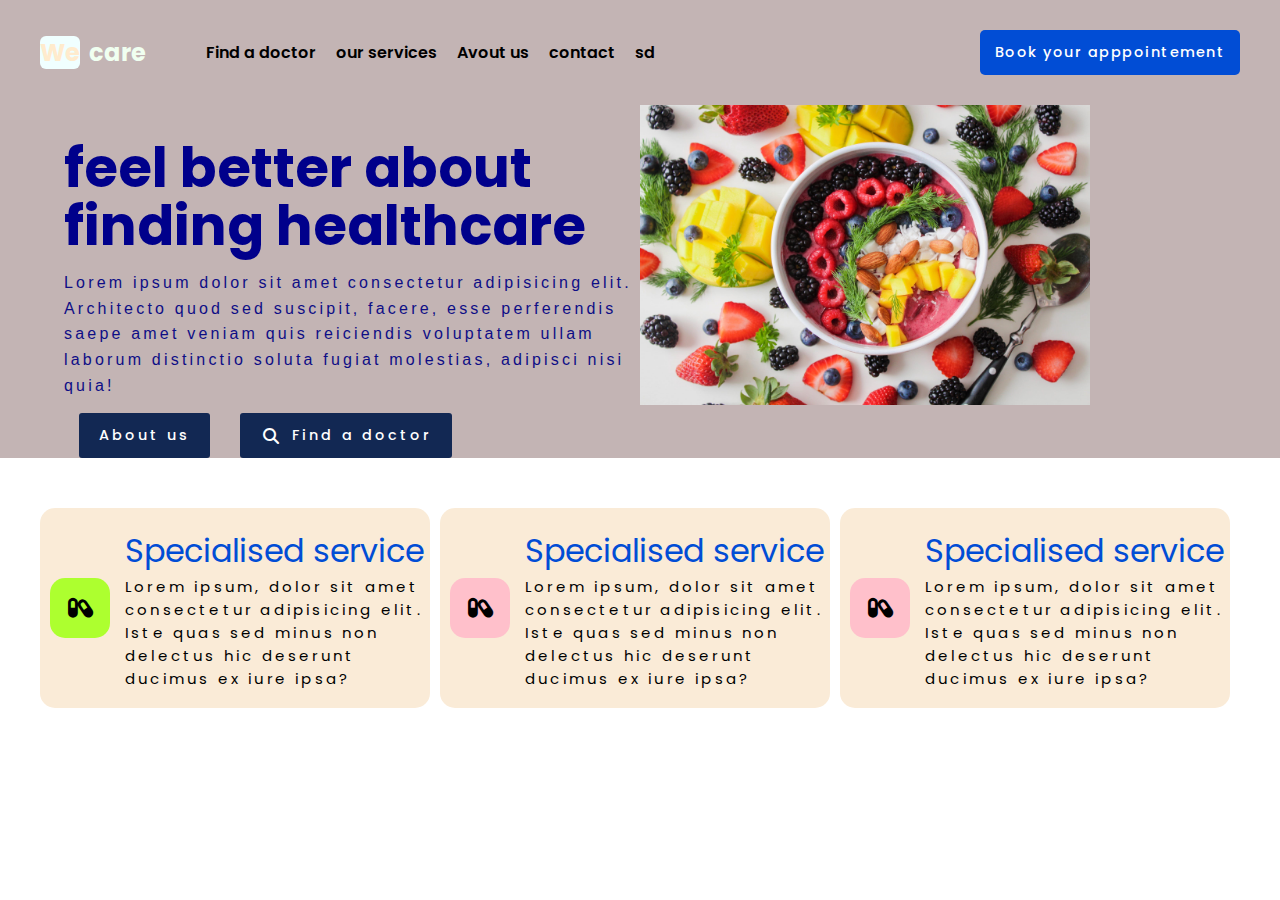
==== new doctor website/main.html @ 4e68357d "4o mins video complete" ====
<!DOCTYPE html>
<html lang="en">

<head>
    <meta charset="UTF-8">
    <meta name="viewport" content="width=device-width, initial-scale=1.0">
    <title>Document</title>
    <link rel="stylesheet" href="style.css">
    <link rel="preconnect" href="https://fonts.googleapis.com">
    <link rel="preconnect" href="https://fonts.gstatic.com" >

    <link rel="stylesheet"
        href="  https://fonts.googleapis.com/css2?family=Poppins:ital,wght@0,100;0,200;0,300;0,400;0,500;0,600;0,700;0,900;1,100;1,200;1,300;1,400;1,500;1,600;1,700;1,800;1,900&display=swap"
        rel="stylesheet">
    <link rel="stylesheet" href="https://cdnjs.cloudflare.com/ajax/libs/font-awesome/6.4.2/css/all.min.css">
</head>

<body>
    <section id="hero">


        <!-- navbar -->
        <nav class="navigation">
            <a href="#" class="logo"><span>We</span> care</a>
            <ul class="menu">
                <li><a href="#">Find a doctor</a></li>
                <li><a href="#">our services</a></li>
                <li><a href="#">Avout us</a></li>
                <li><a href="#">contact</a></li>
                <li><a href="#">sd</a></li>
            </ul>
            <a href="#" class="nav-appointment">Book your apppointement</a>
        </nav>


        <!--  navbar ends here -->
        <div class="hero-box" style="background-image: url(sweets3.jpg);">
            <div class="hero-text">
                <h1>feel better about finding healthcare</h1>
                <p> Lorem ipsum dolor sit amet consectetur adipisicing elit. Architecto quod sed suscipit, facere, esse
                    perferendis saepe amet veniam quis reiciendis voluptatem ullam laborum distinctio soluta fugiat
                    molestias, adipisci nisi quia!</p>
                <div class="hero-text-btns">
                    <a href="#">About us</a>
                    <a href="#"><i class="fa-solid fa-magnifying-glass"></i>
                        Find a doctor</a>
                </div>
            </div>
            <!--  i can place easily this iamge in div hero-box -->
            <div class="hero-image">
                <img src="sweet3.jpg" alt="" srcset="" height="300px">
            </div>
        </div>

    </section>
    <!--  ends here -->

    <!-- <div class="appointement-search">
        <h3>find best healthcare</h3>
    </div> -->
    <!--  what we provide -->
    <section>
        <div class="service-section">
            <!-- box 1 -->
            <div class="service-box service-box1">
                <!--  icon  -->
    
                <div class="service-icon">
                    <i class="fa-solid fa-capsules"></i>
                </div>
                <div class="service-info">
                    <h1>Specialised service</h1>
                    <p>Lorem ipsum, dolor sit amet consectetur adipisicing elit. Iste quas sed minus non delectus hic deserunt ducimus ex iure ipsa?</p>
                </div>
            </div>
            <!-- bpx 2 -->
            <div class="service-box service-box2">
                <!--  icon  -->
    
                <div class="service-icon">
                    <i class="fa-solid fa-capsules"></i>
                </div>
                <div class="service-info">
                    <h1>Specialised service</h1>
                    <p>Lorem ipsum, dolor sit amet consectetur adipisicing elit. Iste quas sed minus non delectus hic deserunt ducimus ex iure ipsa?</p>
                </div>
            </div>
            <!-- box 3======== -->
            <div class="service-box service-box3">
                <!--  icon  -->
    
                <div class="service-icon">
                    <i class="fa-solid fa-capsules"></i>
                </div>
                <div class="service-info">
                    <h1>Specialised service</h1>
                    <p>Lorem ipsum, dolor sit amet consectetur adipisicing elit. Iste quas sed minus non delectus hic deserunt ducimus ex iure ipsa?</p>
                </div>
            </div>
        </div>
       





    </section>
</body>

</html>
---- new doctor website/style.css ----
* {
    margin: 0px;
    padding: 0px;
    box-sizing: border-box;
    font-family: poppins;
}
a{
    text-decoration: none;
}
ul{
    list-style: none;
}
#hero{
    background-color: rgb(195, 180, 180);
    display: flex;
    justify-content: space-between;
    flex-direction: column;
    min-width: 600px;
}
/* nav */
.navigation{
    display: flex;
    justify-content: space-between;
    align-items: center;
    max-width: 1200px;
    width: 95%;
    margin: 0px auto;
    padding: 30px 0px;
}
.logo
{
    color: honeydew;
    font-weight: 700;
    font-size:1.5rem;
}
.logo span{
    background-color: azure;
    color: blanchedalmond;
    pad: 0px 5px;;
    border-radius: 6px;
    font-weight: 700;
    margin-right: 4px;
}
.menu{
    display: flex;
    align-items: center;
    justify-content: center;
    margin-right: auto;
    margin-left: 50px;

}
.menu li a{
    margin: 0px 10px;
    color: black;
    font-weight: 550;
    transition: all ease-in;
}
.menu li a:hover{
    color: blue;

}
.nav-appointment{
    height: 45px;
    padding: 0px 15px;
    border-radius: 5px ;
    background-color: #014dd5;
    color: #ffffff;
    display: flex;
    justify-content: center;
    align-items: center;
    font-weight: 500;
    letter-spacing: 1.5px;
    font-size: 0.9rem;
}
/*  hero-box csss */
.hero-box{
    max-width: 1200px;
    width: 90%;
    margin: 0px auto;
    display: grid;
    grid-template-columns: 1fr 1fr;
    align-items: flex-start;
    margin-top: auto;
}
.hero-img{
    width: 100%;
    height: 100%;
    margin-top: 35px;
    max-height: 400px;
    object-fit: contain;
    object-position: right bottom;

}
.hero-text{
    display: flex;
    flex-direction: column;
    margin-top: 35px;
}
.hero-text h1{
    font-size: 3.4rem;
    color: darkblue;
    line-height: 3.6rem;
}
.hero-text p{
    color: rgb(14, 14, 134);
    margin: 15px 0px;
    letter-spacing: .2rem;
    line-height: 1.6rem;
    font-style: normal;
    font-family: 'Lucida Sans', 'Lucida Sans Regular', 'Lucida Grande', 'Lucida Sans Unicode', Geneva, Verdana, sans-serif;

}
.hero-text-btns{
    display: flex;
    justify-content: flex-start;
    align-items: center;
}

.hero-text-btns a{
    height: 45px;
    margin: 0px 15px;
    background-color: #122853;
    color: #ffffff;
    border-radius: 3px;
    display: flex;
    justify-content: center;
    align-items: center;
    font-size: 0.9rem;
    letter-spacing: .19rem;
    font-weight: 500;
    width: fit-content;
    padding: 0px 20px;

}
.hero-text-btns a i{
    width: 24px;
    height: 24px;
    display: flex;
    justify-content: center;
    align-items: center;
    border-radius: 50%;
    /* background-color: #014dd5; */
    margin-right: 8px;
    font-size: 1.0rem;
}
/*  ends here============== */
.service-section{
    max-width: 1200px;;
    width: 95%;
    margin: 50px auto;
    display: grid;
    grid-template-columns: 1fr 1fr 1fr;

}
.service-box{
    display: flex;
    justify-content: flex-start;
    align-items: center;
    margin-right: 10px;
    background-color: antiquewhite;
    height: 200px;
    padding-left: 10px;
    border-radius: 15px;
}
.service-icon{
    width: 60px;
    height: 60px;
    display: flex;
    justify-content: center;
    align-items: center;
    margin-right: 15px;
    font-size: 1.4rem;
    background-color: pink;
    border-radius: 15px;
}
.service-icon i{
    width: 60px;
    align-items: center;
    display: flex;
    justify-content: center;
    
}
.service-box1 .service-icon{
    background-color: greenyellow;
}
.service-info{
    display: flex;
    flex-direction: column;
    max-width: 300px;
}
.service-info h1{
    color: #014dd5;
    font-weight: 400;
}
.service-info p{
    color: black;
    letter-spacing: .2rem;
    font-size: 15px;
}
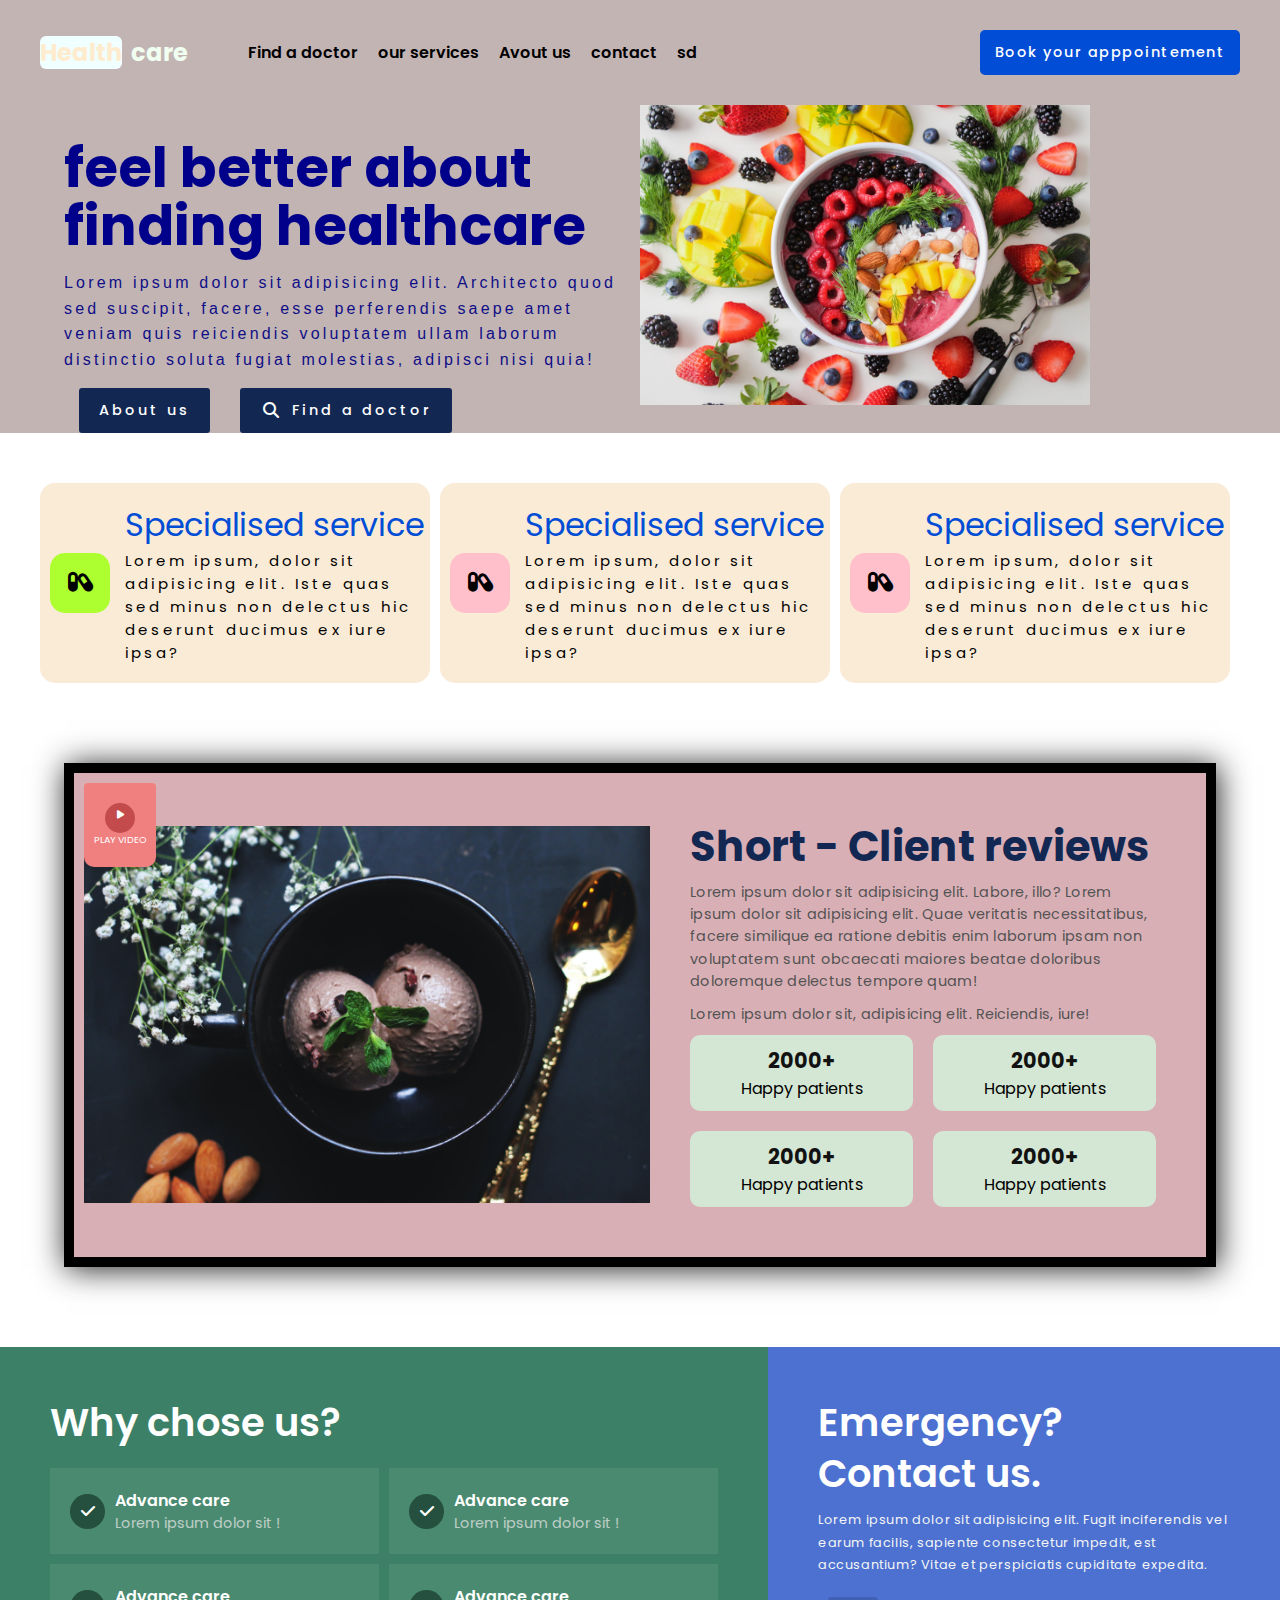
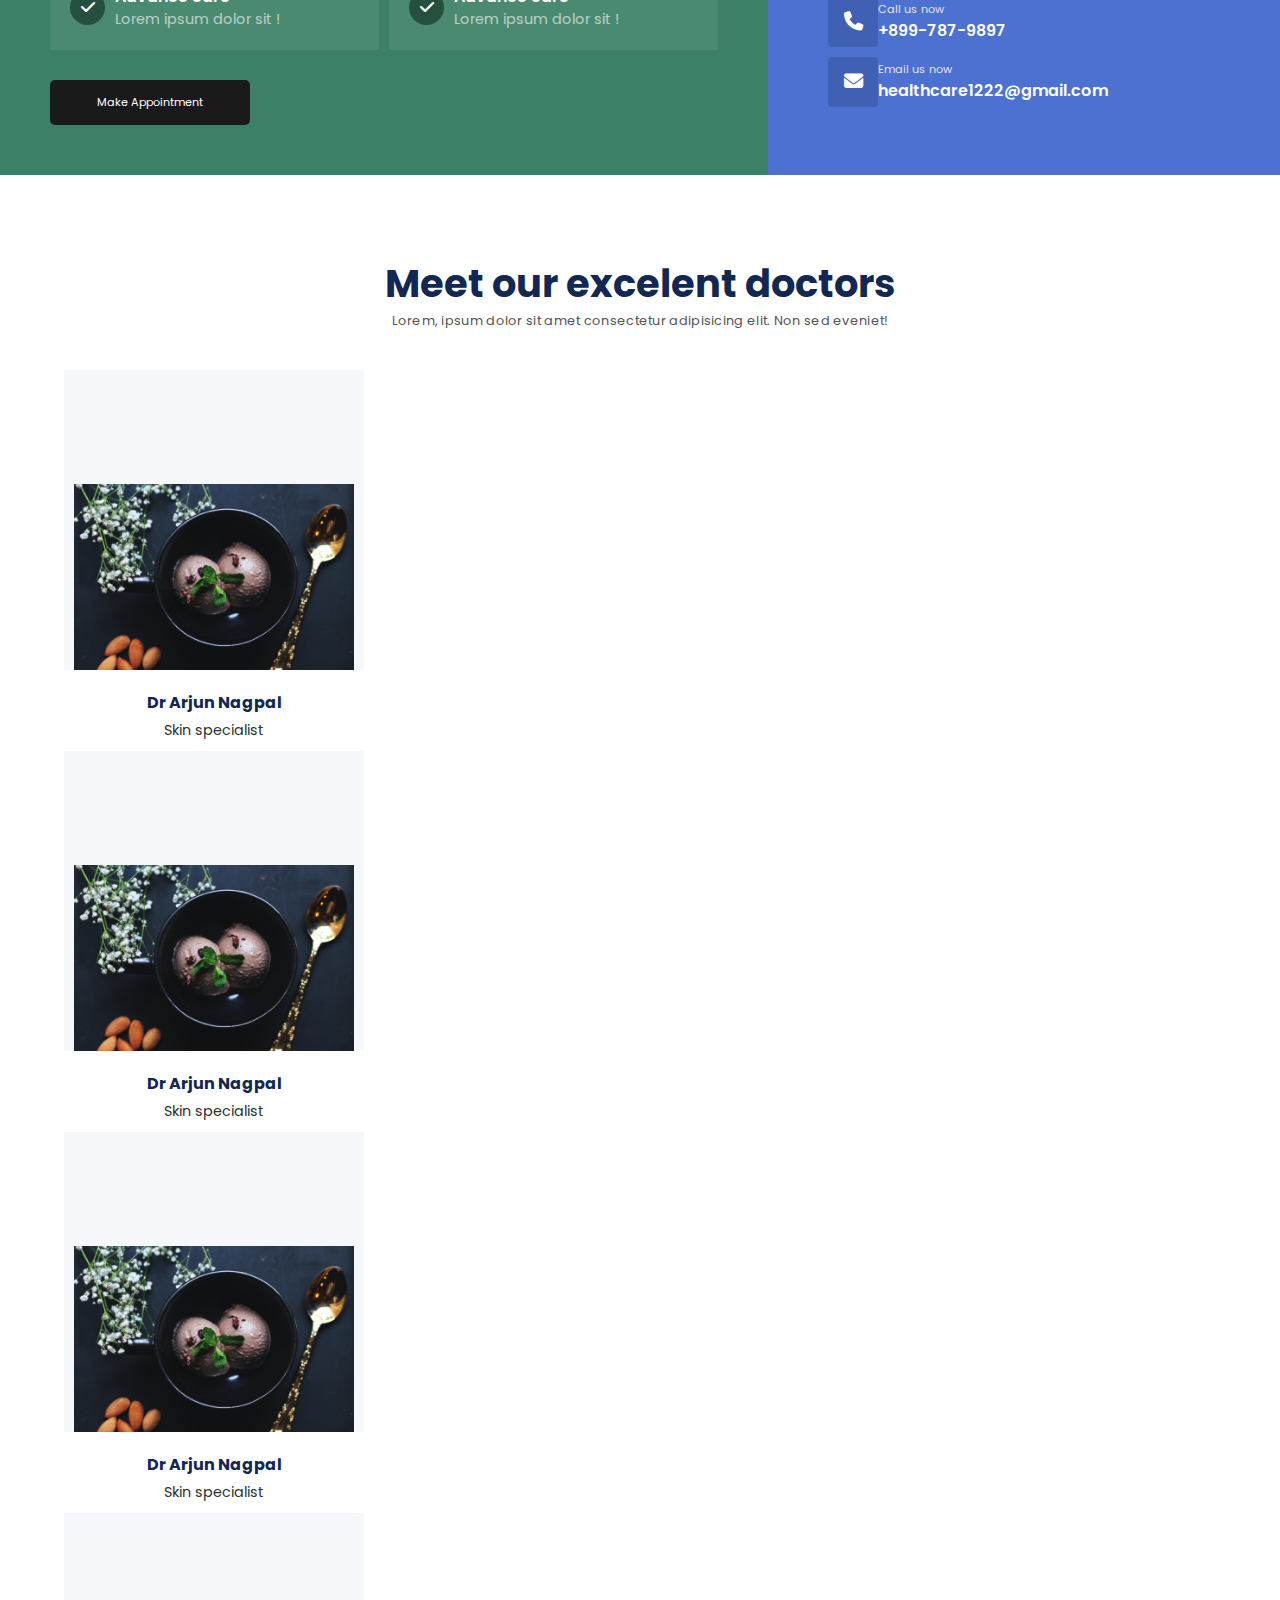
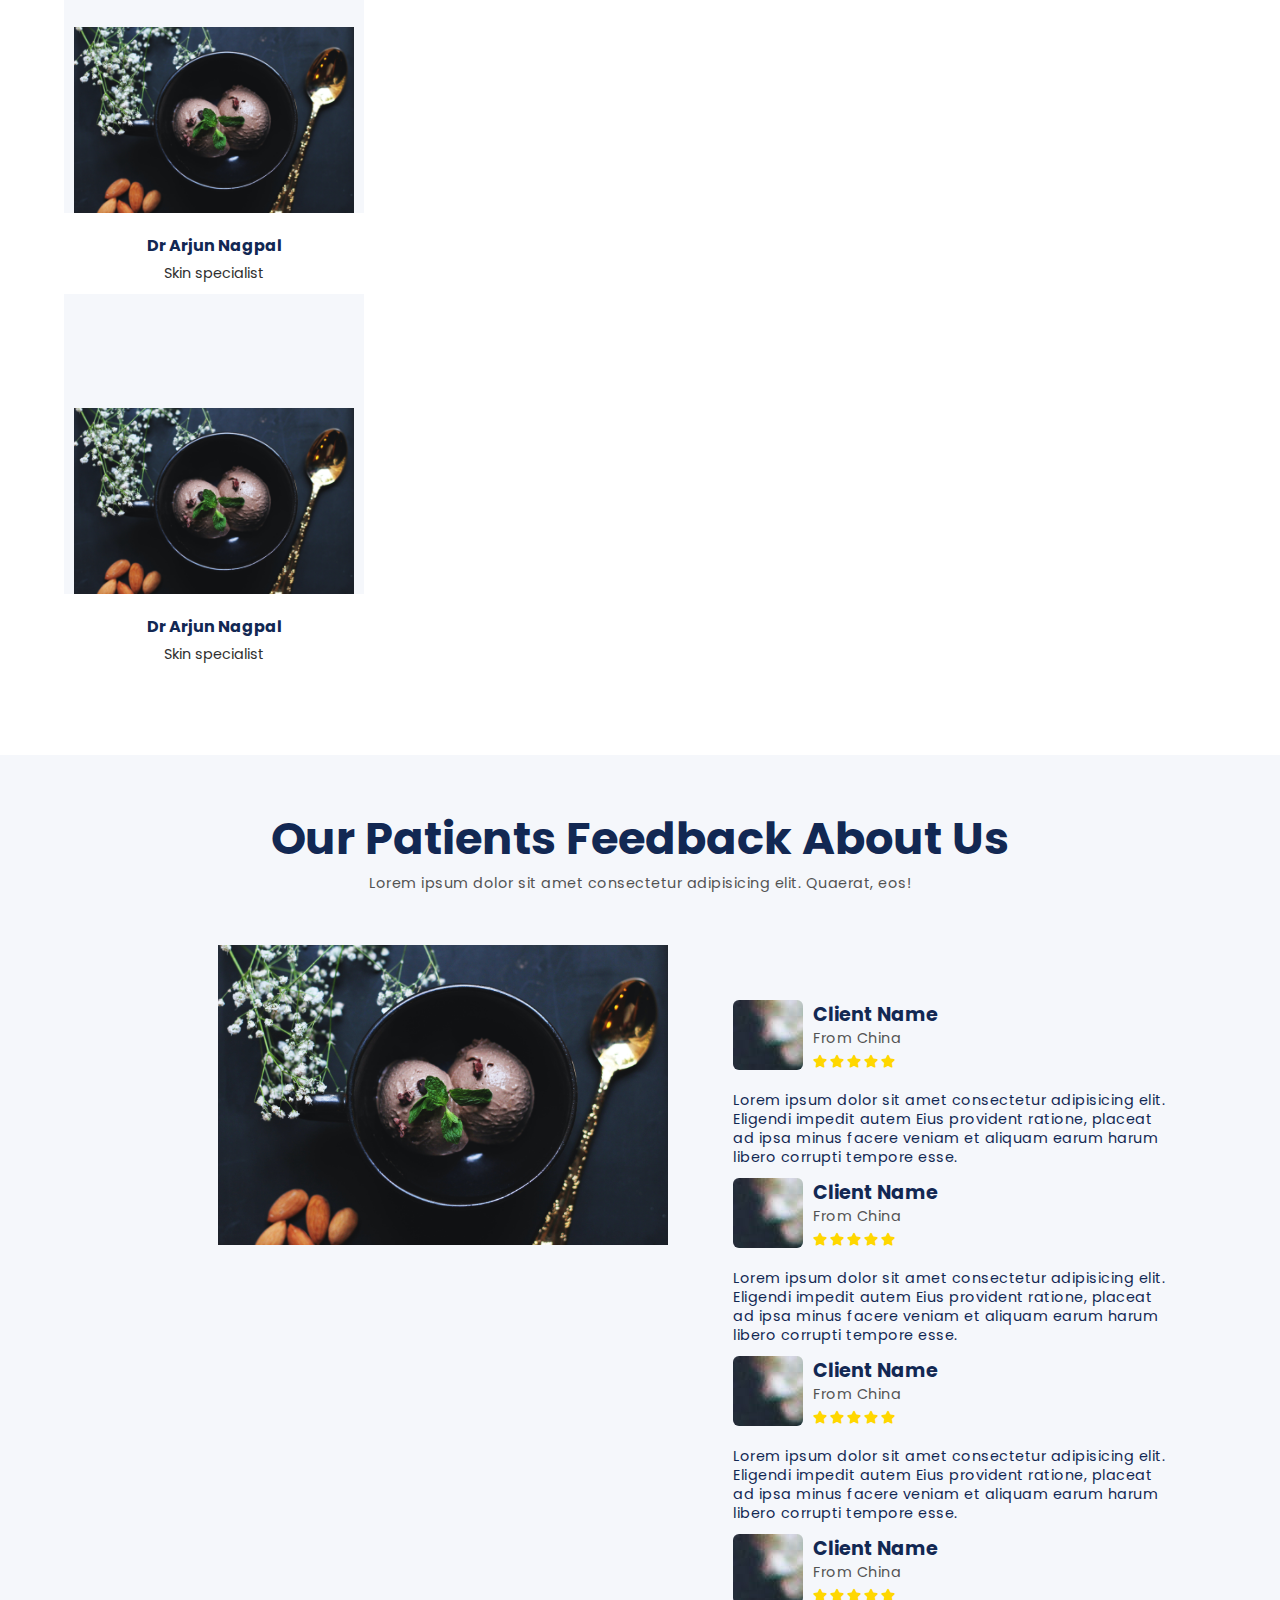
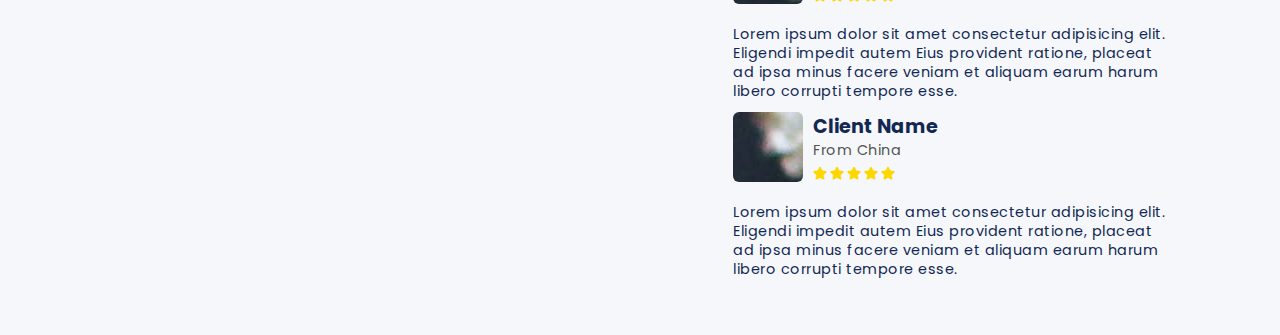
==== commit bf86328a: "completed till feedbacks" ====
--- a/new doctor website/main.html
+++ b/new doctor website/main.html
@@ -7,7 +7,7 @@
     <title>Document</title>
     <link rel="stylesheet" href="style.css">
     <link rel="preconnect" href="https://fonts.googleapis.com">
-    <link rel="preconnect" href="https://fonts.gstatic.com" >
+    <link rel="preconnect" href="https://fonts.gstatic.com">
 
     <link rel="stylesheet"
         href="  https://fonts.googleapis.com/css2?family=Poppins:ital,wght@0,100;0,200;0,300;0,400;0,500;0,600;0,700;0,900;1,100;1,200;1,300;1,400;1,500;1,600;1,700;1,800;1,900&display=swap"
@@ -21,7 +21,7 @@
 
         <!-- navbar -->
         <nav class="navigation">
-            <a href="#" class="logo"><span>We</span> care</a>
+            <a href="#" class="logo"><span>Health</span> care</a>
             <ul class="menu">
                 <li><a href="#">Find a doctor</a></li>
                 <li><a href="#">our services</a></li>
@@ -37,7 +37,7 @@
         <div class="hero-box" style="background-image: url(sweets3.jpg);">
             <div class="hero-text">
                 <h1>feel better about finding healthcare</h1>
-                <p> Lorem ipsum dolor sit amet consectetur adipisicing elit. Architecto quod sed suscipit, facere, esse
+                <p> Lorem ipsum dolor sit adipisicing elit. Architecto quod sed suscipit, facere, esse
                     perferendis saepe amet veniam quis reiciendis voluptatem ullam laborum distinctio soluta fugiat
                     molestias, adipisci nisi quia!</p>
                 <div class="hero-text-btns">
@@ -64,47 +64,443 @@
             <!-- box 1 -->
             <div class="service-box service-box1">
                 <!--  icon  -->
-    
+
                 <div class="service-icon">
                     <i class="fa-solid fa-capsules"></i>
                 </div>
                 <div class="service-info">
                     <h1>Specialised service</h1>
-                    <p>Lorem ipsum, dolor sit amet consectetur adipisicing elit. Iste quas sed minus non delectus hic deserunt ducimus ex iure ipsa?</p>
+                    <p>Lorem ipsum, dolor sit adipisicing elit. Iste quas sed minus non delectus hic
+                        deserunt ducimus ex iure ipsa?</p>
                 </div>
             </div>
             <!-- bpx 2 -->
             <div class="service-box service-box2">
                 <!--  icon  -->
-    
+
                 <div class="service-icon">
                     <i class="fa-solid fa-capsules"></i>
                 </div>
                 <div class="service-info">
                     <h1>Specialised service</h1>
-                    <p>Lorem ipsum, dolor sit amet consectetur adipisicing elit. Iste quas sed minus non delectus hic deserunt ducimus ex iure ipsa?</p>
+                    <p>Lorem ipsum, dolor sit adipisicing elit. Iste quas sed minus non delectus hic
+                        deserunt ducimus ex iure ipsa?</p>
                 </div>
             </div>
             <!-- box 3======== -->
             <div class="service-box service-box3">
                 <!--  icon  -->
-    
+
                 <div class="service-icon">
                     <i class="fa-solid fa-capsules"></i>
                 </div>
                 <div class="service-info">
                     <h1>Specialised service</h1>
-                    <p>Lorem ipsum, dolor sit amet consectetur adipisicing elit. Iste quas sed minus non delectus hic deserunt ducimus ex iure ipsa?</p>
-                </div>
-            </div>
-        </div>
-       
+                    <p>Lorem ipsum, dolor sit adipisicing elit. Iste quas sed minus non delectus hic
+                        deserunt ducimus ex iure ipsa?</p>
+                </div>
+            </div>
+        </div>
+
 
 
 
 
 
     </section>
+    <!-- Our story -->
+    <section id="our-story">
+
+        <div class="our-story-img">
+            <img src="sweet2.jpg" alt="">
+            <!--  video play button -->
+            <a href="#" class="story-play-btn">
+                <i class="fa-solid fa-play"></i>
+                Play Video
+            </a>
+
+        </div>
+
+        <div class="our-story-text">
+            <!-- <h2>Lorem ipsum dolor sit,  adipisicing elit. Ex cumque eveniet quasi quos quis? Neque, perspiciatis corporis! Recusandae, sint voluptatibus?</h2> -->
+            <h2>Short - Client reviews</h2>
+            <p>Lorem ipsum dolor sit adipisicing elit. Labore, illo?
+                Lorem ipsum dolor sit adipisicing elit. Quae veritatis necessitatibus, facere similique
+                ea ratione debitis enim laborum ipsam non voluptatem sunt obcaecati maiores beatae doloribus doloremque
+                delectus tempore quam!
+            </p>
+            <p>Lorem ipsum dolor sit, adipisicing elit. Reiciendis, iure!</p>
+            <!--  happy clinets statisc -->
+
+
+            <div class="story-number-container">
+                <!-- box-1 -->
+                <div class="story-number-box">
+                    <strong>2000+</strong>
+                    <span>Happy patients</span>
+                </div>
+                <!-- box-2 -->
+                <div class="story-number-box">
+                    <strong>2000+</strong>
+                    <span>Happy patients</span>
+                </div>
+                <!-- box-3-->
+                <div class="story-number-box">
+                    <strong>2000+</strong>
+                    <span>Happy patients</span>
+                </div>
+                <!-- box-4 -->
+                <div class="story-number-box">
+                    <strong>2000+</strong>
+                    <span>Happy patients</span>
+                </div>
+            </div>
+            <!--  container ened here -->
+        </div>
+        <!--  -->
+
+    </section>
+    <section id="why-choose-us">
+        <div class="why-choose-us-left">
+            <h3>Why chose us?</h3>
+            <!-- container 1 -->
+            <div class="why-choose-box-container">
+                <div class="why-choose-box">
+                    <i class="fa-solid fa-check"></i>
+                    <div class="why-choose-box-text">
+                        <strong>
+                            Advance care
+                        </strong>
+                        <p>Lorem ipsum dolor sit !</p>
+                    </div>
+                </div>
+
+                <!-- </div> -->
+                <!-- container 2 -->
+                <!-- <div class="why-choose-box-container"> -->
+                <div class="why-choose-box">
+                    <i class="fa-solid fa-check"></i>
+                    <div class="why-choose-box-text">
+                        <strong>
+                            Advance care
+                        </strong>
+                        <p>Lorem ipsum dolor sit !</p>
+                    </div>
+                    <!-- </div> -->
+
+                </div>
+
+                <!-- container-3 -->
+                <!-- <div class="why-choose-box-container"> -->
+                <div class="why-choose-box">
+                    <i class="fa-solid fa-check"></i>
+                    <div class="why-choose-box-text">
+                        <strong>
+                            Advance care
+                        </strong>
+                        <p>Lorem ipsum dolor sit !</p>
+                    </div>
+                    <!-- </div> -->
+
+                </div>
+                <!-- Container 4 -->
+                <!-- <div class="why-choose-box-container"> -->
+                <div class="why-choose-box">
+                    <i class="fa-solid fa-check"></i>
+                    <div class="why-choose-box-text">
+                        <strong>
+                            Advance care
+                        </strong>
+                        <p>Lorem ipsum dolor sit !</p>
+                    </div>
+                </div>
+
+            </div>
+            <a href="#" class="why-choose-us-btn">Make Appointment</a>
+        </div>
+
+
+        <div class="why-choose-us-right">
+            <h3>Emergency?
+                <br>
+                Contact us.
+            </h3>
+            <p>Lorem ipsum dolor sit adipisicing elit. Fugit inciferendis vel earum facilis, sapiente
+                consectetur impedit, est accusantium? Vitae et perspiciatis cupiditate expedita.</p>
+            <!-- container begins here-->
+            <div class="w-right-contact-container">
+                <!-- box -->
+                <div class="w-right-contact-box">
+                    <!-- icon -->
+                    <i class="fa-solid fa-phone"></i>
+                    <div class="w-right-contact-box-text">
+                        <span>Call us now</span>
+                        <strong>+899-787-9897</strong>
+                    </div>
+                </div>
+                <div class="w-right-contact-box">
+                    <!-- icon -->
+                    <i class="fa-solid fa-envelope"></i>
+                    <div class="w-right-contact-box-text">
+                        <span>Email us now</span>
+                        <strong>healthcare1222@gmail.com</strong>
+                    </div>
+                </div>
+                <!-- container ends here -->
+            </div>
+        </div>
+        <!--  right container ends here -->
+
+    </section>
+    <!-- this section ends here -->
+    <section id="team">
+        <div class="team-heading">
+            <h3>Meet our excelent doctors</h3>
+            <p>Lorem, ipsum dolor sit amet consectetur adipisicing elit. Non sed eveniet!</p>
+        </div>
+        <!-- container -->
+        <div class="team-box-container">
+            <!-- Swiper -->
+            <div class="swiper mySwiper">
+                <div class="swiper-wrapper">
+                    <!-- slide 1 -->
+                    <div class="swiper-slide">
+                        <div class="team-box">
+                            <div class="team-img">
+                                <img src="sweet2.jpg" alt="" srcset="">
+                            </div>
+                            <!-- text -->
+                            <div class="team-text">
+                                <strong>Dr Arjun Nagpal</strong>
+                                <span>Skin specialist</span>
+                            </div>
+                        </div>
+                    </div>
+                    <!--  Slide ends here -->
+                    <!-- slide 1 -->
+                    <div class="swiper-slide">
+                        <div class="team-box">
+                            <div class="team-img">
+                                <img src="sweet2.jpg" alt="" srcset="">
+                            </div>
+                            <!-- text -->
+                            <div class="team-text">
+                                <strong>Dr Arjun Nagpal</strong>
+                                <span>Skin specialist</span>
+                            </div>
+                        </div>
+                    </div>
+                    <!--  Slide ends here -->
+                    <!-- slide 1 -->
+                    <div class="swiper-slide">
+                        <div class="team-box">
+                            <div class="team-img">
+                                <img src="sweet2.jpg" alt="" srcset="">
+                            </div>
+                            <!-- text -->
+                            <div class="team-text">
+                                <strong>Dr Arjun Nagpal</strong>
+                                <span>Skin specialist</span>
+                            </div>
+                        </div>
+                    </div>
+                    <!--  Slide ends here -->
+                    <!-- slide 1 -->
+                    <div class="swiper-slide">
+                        <div class="team-box">
+                            <div class="team-img">
+                                <img src="sweet2.jpg" alt="" srcset="">
+                            </div>
+                            <!-- text -->
+                            <div class="team-text">
+                                <strong>Dr Arjun Nagpal</strong>
+                                <span>Skin specialist</span>
+                            </div>
+                        </div>
+                    </div>
+                    <!--  Slide ends here -->
+                </div>
+            </div>
+            <!-- box -->
+            <div class="team-box">
+                <div class="team-img">
+                    <img src="sweet2.jpg" alt="" srcset="">
+                </div>
+                <!-- text -->
+                <div class="team-text">
+                    <strong>Dr Arjun Nagpal</strong>
+                    <span>Skin specialist</span>
+                </div>
+            </div>
+        </div>
+        <!--  sections ends here -->
+    </section>
+
+    <!-- testimonials -->
+    <section id="testimonials">
+        <div class="testimonials-heading">
+            <h3>Our Patients Feedback About Us</h3>
+            <p>Lorem ipsum dolor sit amet consectetur adipisicing elit. Quaerat, eos!</p>
+        </div> <!-- heading ends here -->
+        <div class="testimonials-content">
+            <div class="testimonials-img">
+                <img src="sweet2.jpg" alt="">
+            </div>
+            <!-- container -->
+            <div class="testimonials-box-container">
+
+                <div class="swiper mySwiper">
+                    <div class="swipper-wrapper">
+                        <!-- slide 1 -->
+                        <div class="swipper-slide">
+                            <!-- Box - -->
+                            <div class="testimonials-box">
+                                <div class="t-profile">
+                                    <div class="t-profile-img">
+                                        <img src="sweet2.jpg" alt="">
+                                    </div>
+                                    <div class="t-profile-text">
+                                        <strong>Client Name</strong>
+                                        <span>From China</span>
+                                        <div class="t-rating">
+                                            <i class="fa-solid fa-star"></i>
+                                            <i class="fa-solid fa-star"></i>
+                                            <i class="fa-solid fa-star"></i>
+                                            <i class="fa-solid fa-star"></i>
+                                            <i class="fa-solid fa-star"></i>
+                                        </div>
+                                    </div>
+                                </div> <!--t-profile box ends here-->
+                                <!--  feedback -->
+                                <p>Lorem ipsum dolor sit amet consectetur adipisicing elit. Eligendi impedit autem
+                                    Eius provident ratione, placeat ad ipsa minus facere veniam et aliquam earum harum
+                                    libero corrupti
+                                    tempore esse.</p>
+                            </div>
+                        </div>
+                        <!-- ends here slide 1 -->
+                        <!-- slide 1 -->
+                        <div class="swipper-slide">
+                            <!-- Box - -->
+                            <div class="testimonials-box">
+                                <div class="t-profile">
+                                    <div class="t-profile-img">
+                                        <img src="sweet2.jpg" alt="">
+                                    </div>
+                                    <div class="t-profile-text">
+                                        <strong>Client Name</strong>
+                                        <span>From China</span>
+                                        <div class="t-rating">
+                                            <i class="fa-solid fa-star"></i>
+                                            <i class="fa-solid fa-star"></i>
+                                            <i class="fa-solid fa-star"></i>
+                                            <i class="fa-solid fa-star"></i>
+                                            <i class="fa-solid fa-star"></i>
+                                        </div>
+                                    </div>
+                                </div> <!--t-profile box ends here-->
+                                <!--  feedback -->
+                                <p>Lorem ipsum dolor sit amet consectetur adipisicing elit. Eligendi impedit autem
+                                    Eius provident ratione, placeat ad ipsa minus facere veniam et aliquam earum harum
+                                    libero corrupti
+                                    tempore esse.</p>
+                            </div>
+                        </div>
+                        <!-- ends here slide 1 -->
+                        <!-- slide 1 -->
+                        <div class="swipper-slide">
+                            <!-- Box - -->
+                            <div class="testimonials-box">
+                                <div class="t-profile">
+                                    <div class="t-profile-img">
+                                        <img src="sweet2.jpg" alt="">
+                                    </div>
+                                    <div class="t-profile-text">
+                                        <strong>Client Name</strong>
+                                        <span>From China</span>
+                                        <div class="t-rating">
+                                            <i class="fa-solid fa-star"></i>
+                                            <i class="fa-solid fa-star"></i>
+                                            <i class="fa-solid fa-star"></i>
+                                            <i class="fa-solid fa-star"></i>
+                                            <i class="fa-solid fa-star"></i>
+                                        </div>
+                                    </div>
+                                </div> <!--t-profile box ends here-->
+                                <!--  feedback -->
+                                <p>Lorem ipsum dolor sit amet consectetur adipisicing elit. Eligendi impedit autem
+                                    Eius provident ratione, placeat ad ipsa minus facere veniam et aliquam earum harum
+                                    libero corrupti
+                                    tempore esse.</p>
+                            </div>
+                        </div>
+                        <!-- ends here slide 1 -->
+                        <!-- slide 1 -->
+                        <div class="swipper-slide">
+                            <!-- Box - -->
+                            <div class="testimonials-box">
+                                <div class="t-profile">
+                                    <div class="t-profile-img">
+                                        <img src="sweet2.jpg" alt="">
+                                    </div>
+                                    <div class="t-profile-text">
+                                        <strong>Client Name</strong>
+                                        <span>From China</span>
+                                        <div class="t-rating">
+                                            <i class="fa-solid fa-star"></i>
+                                            <i class="fa-solid fa-star"></i>
+                                            <i class="fa-solid fa-star"></i>
+                                            <i class="fa-solid fa-star"></i>
+                                            <i class="fa-solid fa-star"></i>
+                                        </div>
+                                    </div>
+                                </div> <!--t-profile box ends here-->
+                                <!--  feedback -->
+                                <p>Lorem ipsum dolor sit amet consectetur adipisicing elit. Eligendi impedit autem
+                                    Eius provident ratione, placeat ad ipsa minus facere veniam et aliquam earum harum
+                                    libero corrupti
+                                    tempore esse.</p>
+                            </div>
+                        </div>
+                        <!-- ends here slide 1 -->
+                        <!-- slide 1 -->
+                        <div class="swipper-slide">
+                            <!-- Box - -->
+                            <div class="testimonials-box">
+                                <div class="t-profile">
+                                    <div class="t-profile-img">
+                                        <img src="sweet2.jpg" alt="">
+                                    </div>
+                                    <div class="t-profile-text">
+                                        <strong>Client Name</strong>
+                                        <span>From China</span>
+                                        <div class="t-rating">
+                                            <i class="fa-solid fa-star"></i>
+                                            <i class="fa-solid fa-star"></i>
+                                            <i class="fa-solid fa-star"></i>
+                                            <i class="fa-solid fa-star"></i>
+                                            <i class="fa-solid fa-star"></i>
+                                        </div>
+                                    </div>
+                                </div> <!--t-profile box ends here-->
+                                <!--  feedback -->
+                                <p>Lorem ipsum dolor sit amet consectetur adipisicing elit. Eligendi impedit autem
+                                    Eius provident ratione, placeat ad ipsa minus facere veniam et aliquam earum harum
+                                    libero corrupti
+                                    tempore esse.</p>
+                            </div>
+                        </div>
+                        <!-- ends here slide 1 -->
+                    </div>
+                    <div class="swipper-pagination">
+                    </div>
+                </div><!--swipper ends-->
+            </div><!--container ends-->
+        </div><!--content ends-->
+    </section><!--sections end here-->
+
+
+
 </body>
 
 </html>--- a/new doctor website/style.css
+++ b/new doctor website/style.css
@@ -4,21 +4,25 @@
     box-sizing: border-box;
     font-family: poppins;
 }
-a{
+
+a {
     text-decoration: none;
 }
-ul{
+
+ul {
     list-style: none;
 }
-#hero{
+
+#hero {
     background-color: rgb(195, 180, 180);
     display: flex;
     justify-content: space-between;
     flex-direction: column;
     min-width: 600px;
 }
+
 /* nav */
-.navigation{
+.navigation {
     display: flex;
     justify-content: space-between;
     align-items: center;
@@ -27,21 +31,24 @@
     margin: 0px auto;
     padding: 30px 0px;
 }
-.logo
-{
+
+.logo {
     color: honeydew;
     font-weight: 700;
-    font-size:1.5rem;
-}
-.logo span{
+    font-size: 1.5rem;
+}
+
+.logo span {
     background-color: azure;
     color: blanchedalmond;
-    pad: 0px 5px;;
+    pad: 0px 5px;
+    ;
     border-radius: 6px;
     font-weight: 700;
     margin-right: 4px;
 }
-.menu{
+
+.menu {
     display: flex;
     align-items: center;
     justify-content: center;
@@ -49,20 +56,23 @@
     margin-left: 50px;
 
 }
-.menu li a{
+
+.menu li a {
     margin: 0px 10px;
     color: black;
     font-weight: 550;
     transition: all ease-in;
 }
-.menu li a:hover{
+
+.menu li a:hover {
     color: blue;
 
 }
-.nav-appointment{
+
+.nav-appointment {
     height: 45px;
     padding: 0px 15px;
-    border-radius: 5px ;
+    border-radius: 5px;
     background-color: #014dd5;
     color: #ffffff;
     display: flex;
@@ -72,8 +82,9 @@
     letter-spacing: 1.5px;
     font-size: 0.9rem;
 }
+
 /*  hero-box csss */
-.hero-box{
+.hero-box {
     max-width: 1200px;
     width: 90%;
     margin: 0px auto;
@@ -82,7 +93,8 @@
     align-items: flex-start;
     margin-top: auto;
 }
-.hero-img{
+
+.hero-img {
     width: 100%;
     height: 100%;
     margin-top: 35px;
@@ -91,17 +103,20 @@
     object-position: right bottom;
 
 }
-.hero-text{
+
+.hero-text {
     display: flex;
     flex-direction: column;
     margin-top: 35px;
 }
-.hero-text h1{
+
+.hero-text h1 {
     font-size: 3.4rem;
     color: darkblue;
     line-height: 3.6rem;
 }
-.hero-text p{
+
+.hero-text p {
     color: rgb(14, 14, 134);
     margin: 15px 0px;
     letter-spacing: .2rem;
@@ -110,13 +125,14 @@
     font-family: 'Lucida Sans', 'Lucida Sans Regular', 'Lucida Grande', 'Lucida Sans Unicode', Geneva, Verdana, sans-serif;
 
 }
-.hero-text-btns{
+
+.hero-text-btns {
     display: flex;
     justify-content: flex-start;
     align-items: center;
 }
 
-.hero-text-btns a{
+.hero-text-btns a {
     height: 45px;
     margin: 0px 15px;
     background-color: #122853;
@@ -132,7 +148,8 @@
     padding: 0px 20px;
 
 }
-.hero-text-btns a i{
+
+.hero-text-btns a i {
     width: 24px;
     height: 24px;
     display: flex;
@@ -143,16 +160,19 @@
     margin-right: 8px;
     font-size: 1.0rem;
 }
+
 /*  ends here============== */
-.service-section{
-    max-width: 1200px;;
+.service-section {
+    max-width: 1200px;
+    ;
     width: 95%;
     margin: 50px auto;
     display: grid;
     grid-template-columns: 1fr 1fr 1fr;
 
 }
-.service-box{
+
+.service-box {
     display: flex;
     justify-content: flex-start;
     align-items: center;
@@ -162,7 +182,8 @@
     padding-left: 10px;
     border-radius: 15px;
 }
-.service-icon{
+
+.service-icon {
     width: 60px;
     height: 60px;
     display: flex;
@@ -173,27 +194,413 @@
     background-color: pink;
     border-radius: 15px;
 }
-.service-icon i{
+
+.service-icon i {
     width: 60px;
     align-items: center;
     display: flex;
     justify-content: center;
-    
-}
-.service-box1 .service-icon{
+
+}
+
+.service-box1 .service-icon {
     background-color: greenyellow;
 }
-.service-info{
+
+.service-info {
     display: flex;
     flex-direction: column;
     max-width: 300px;
 }
-.service-info h1{
+
+.service-info h1 {
     color: #014dd5;
     font-weight: 400;
 }
-.service-info p{
+
+.service-info p {
     color: black;
     letter-spacing: .2rem;
     font-size: 15px;
+}
+
+/*  sectoin 3 css */
+#our-story {
+    background-color: rgb(217, 175, 182);
+    max-width: 1200px;
+    width: 90%;
+    margin: 80px auto;
+    border: 10px solid black;
+    box-shadow: 2px 2px 30px rgb(32, 31, 31);
+    display: grid;
+    grid-template-columns: 1fr 1fr;
+}
+
+.our-story-img {
+    width: 100%;
+    display: flex;
+    position: relative;
+}
+
+.our-story-img img {
+    width: 100%;
+    height: 100%;
+    object-fit: contain;
+    margin-left: 10px;
+    object-position: center;
+}
+
+.story-play-btn {
+    position: absolute;
+    left: 10px;
+    top: 10px;
+    display: flex;
+    flex-direction: column;
+    justify-content: center;
+    align-items: center;
+    background-color: lightcoral;
+    padding: 20px 10px;
+    border-radius: 4px 4px 10px 10px;
+    color: white;
+    font-size: 0.6rem;
+    text-transform: uppercase;
+    font-weight: 400;
+}
+.story-play-btn i{
+    width: 30px;
+    height: 30px;
+    border-radius: 50%;
+    display: flex;
+    justify-content: center;
+    align-items: center;
+    background-color: rgb(195, 75, 75);
+    color: white;
+    padding-bottom:5px ;
+}
+.our-story-text{
+    padding: 50px;
+
+}
+.our-story-text h2{
+    font-size: 2.6rem;
+    color: #122853;
+    line-height: 3rem;
+
+}
+.our-story-text p{
+    font-size: 0.9rem;
+    color: #535353;
+    margin: 10px 0px;
+    line-height: 1.4rem;
+    letter-spacing:0.3px ;
+}
+.story-number-container{
+    display: grid;
+    grid-template-columns: 1fr 1fr;
+    grid-gap :20px;
+    margin-top: 10px;
+
+}
+.story-number-box{
+    padding: 10px;
+    display: flex;
+    flex-direction: column;
+    justify-content: center;
+    align-items: center;
+    border-radius: 10px;
+    background-color: #d4e7d4;
+}
+.story-number-box strong{
+    color: #121212;
+    font-family: 700;
+    font-size: 1.3rem;
+}
+
+
+/* why choose us  */
+#why-choose-us{
+    width: 100%;
+    display: grid;
+    grid-template-columns: 1.5fr 1fr;
+}
+.why-choose-us-left{
+    padding: 50px;
+    background-color: #3c8167;
+}
+.why-choose-us-right{
+    padding: 50px;
+    background-color: #4c71d0;
+}
+.why-choose-us-left h3, .why-choose-us-right h3{
+    font-size: 2.4rem;
+    color: #ffffff;
+    font-weight: 600;
+    line-height: 3.2rem;
+}
+.why-choose-box-container{
+    display: grid;
+    grid-template-columns: 1fr 1fr;
+    margin-top: 20px;
+    grid-gap: 10px;
+
+}
+.why-choose-box{
+    display: flex;
+    justify-content: flex-start;
+    align-items: center;
+    padding: 20px;
+    background-color: #4a8a70;
+}
+.why-choose-box i{
+    width: 35px;
+    height: 35px;
+    border-radius: 50%;
+    display: flex;
+    justify-content: center;
+    align-items: center;
+    background-color:#25503f;
+    margin-right: 10px;
+    color: white;
+}
+.why-choose-box-text{
+    display:flex;
+    flex-direction: column;
+    justify-content: center;
+}
+.why-choose-box-text strong{
+    color: #ffffff;
+    font-weight: 600;
+}
+.why-choose-box-text p{
+    color: #ececec;
+    font-size: 0.9rem;
+    opacity: 0.7;
+}
+.why-choose-us-btn{
+    background-color: #1a1a1b;
+    color: #ffffff;
+    padding: 0px 10px;
+    display: flex;
+    height: 45px;
+    justify-content: center;
+    align-items: center;
+    border-radius: 5px;
+    max-width: 200px;
+    margin-top: 30px;
+    font-size: 0.7rem;
+}
+.why-choose-us-right p{
+    color: whitesmoke;
+    font-size: 0.8rem;
+    line-height: 1.4rem;
+    letter-spacing: 0.6px;
+    margin: 10px 0px;
+}
+.w-right-contact-container{
+    width: 100%;
+    display: flex;
+    flex-direction: column;
+}
+.w-right-contact-box{
+    display: flex;
+    justify-content: flex-start;
+    align-items: center;
+    margin-top: 10px;
+}
+.w-right-contact-box i{
+    width: 50px;
+    height: 50px;
+    background-color: #4060b3;
+    border-radius: 4px;
+    display: flex;
+    justify-content: center;
+    align-items: center;
+    color: #ffffff;
+    font-size: 1.2rem;
+    margin-left: 10px;
+}
+.w-right-contact-box-text{
+    display: flex;
+    flex-direction: column;
+}
+.w-right-contact-box-text span{
+    color: #e4e4e4;
+    font-size: 0.7rem;
+}
+.w-right-contact-box-text strong{
+    font-size: 1rem;
+    color: #ffffff;
+    font-weight: 600;
+}
+/* TEAM SECTION */
+
+#team{
+    max-width: 1200px;
+    width: 90%;
+    margin: 80px auto;
+}
+.team-heading{
+    display: flex;
+    flex-direction: column;
+    justify-self: center;
+    align-items: center;
+    text-align: center;
+}
+.team-heading h3{
+    font-size: 2.4rem;
+    color: #122853;
+}
+.team-heading p{
+    color: #535355;
+    font-size: 0.8rem;
+    letter-spacing: 0.3px;
+}
+.team-box-container{
+    width: 100%;
+    margin-top: 40px;
+}
+.team-box{
+    max-width: 300px;
+    display: flex;
+    flex-direction: column;
+}
+.team-img{
+    background-color: #f5f7fb;
+    padding: 10px 10px 0px 10px;
+    height: 300px;
+    display: flex;
+    align-items: flex-end;
+}
+
+.team-img img{
+    width: 100%;
+    height: 95%;
+    object-fit: contain;
+    object-position: center bottom;
+}
+.team-text{
+    display:flex;
+    flex-direction: column;
+    justify-content: center;
+    align-items: center;
+    text-align: center;
+    padding: 10px;
+    margin-top: 10px;
+}
+.team-text strong{
+    color: #122853;   
+}
+.team-text span{
+    color:#303030;
+    font-size: 0.9rem;
+    margin-top: 5px;
+}
+/*  min 1.09 */
+
+
+
+/* testimonial section begins */
+#testimonials{
+background-color: #f5f7fb;
+padding: 50px;
+width: 1005;
+display: flex;
+flex-direction: column;
+justify-content: center;
+align-items: center;
+}
+.testimonials-heading{
+    max-width: 1200px;
+    width: 90%;
+    display: flex;
+    justify-content: center;
+    align-items: center;
+    text-align: center;
+    flex-direction: column;
+}
+.testimonials-heading h3{
+    font-size: 2.8rem;
+    color: #122853;
+}
+.testimonials-heading p{
+    color: #535353;
+    font-size: 0.9rem;
+    max-width: 600px;
+    line-height: 1.4rem  ;
+    letter-spacing: 0.5px;
+}
+
+.testimonials-content{
+    max-width: 1200px;
+    width: 90%;
+    display: grid;
+    grid-template-columns: 1.4fr 1fr;
+    margin-top: 50px;
+}
+.testimonials-img{
+    height: 100%;
+    margin-left: auto;
+    margin-right: 60px;
+}
+.testimonials-img img{
+    width: 100%;
+    max-width: 450px;
+    object-fit: contain;
+    object-position: center;
+}
+.testimonials-box-container{
+    margin-top: 50px;
+    overflow: hidden;
+}
+.testimonials-box{
+    display: flex;
+    flex-direction: column;
+    width: 100%;
+    padding: 5px;
+}
+.t-profile{
+    display: flex;
+    justify-content: flex-start;
+    align-items: center;
+}
+.t-profile-img{
+    width: 70px;
+    height: 70px;
+    border-radius: 6px;
+    background-color: #c7d0eb;
+    margin-right: 10px;
+    overflow: hidden;
+}
+.t-profile-img i{
+    width: 100%;
+    height: 100%;
+    object-fit: contain;
+    object-position: center;
+}
+.t-profile-text{
+    display: flex;
+    flex-direction: column;
+    align-items: flex-start;
+}
+.t-profile-text strong{
+    color: #122853;
+    font-size: 1.2rem;
+}
+.t-profile-text span{
+    color: #535353;
+    font-size: 0.9rem;
+    letter-spacing: 0.5px;
+    line-height: 1.2rem;
+}
+.t-rating{
+    color: gold;
+    margin-top: 5px;
+    font-size: 0.8rem;
+}
+.testimonials-box p{
+   margin-top: 20px;
+    color: #122853;
+    font-size: 0.9rem;
+    letter-spacing: 0.5px;
+    line-height: 1.2rem;
 }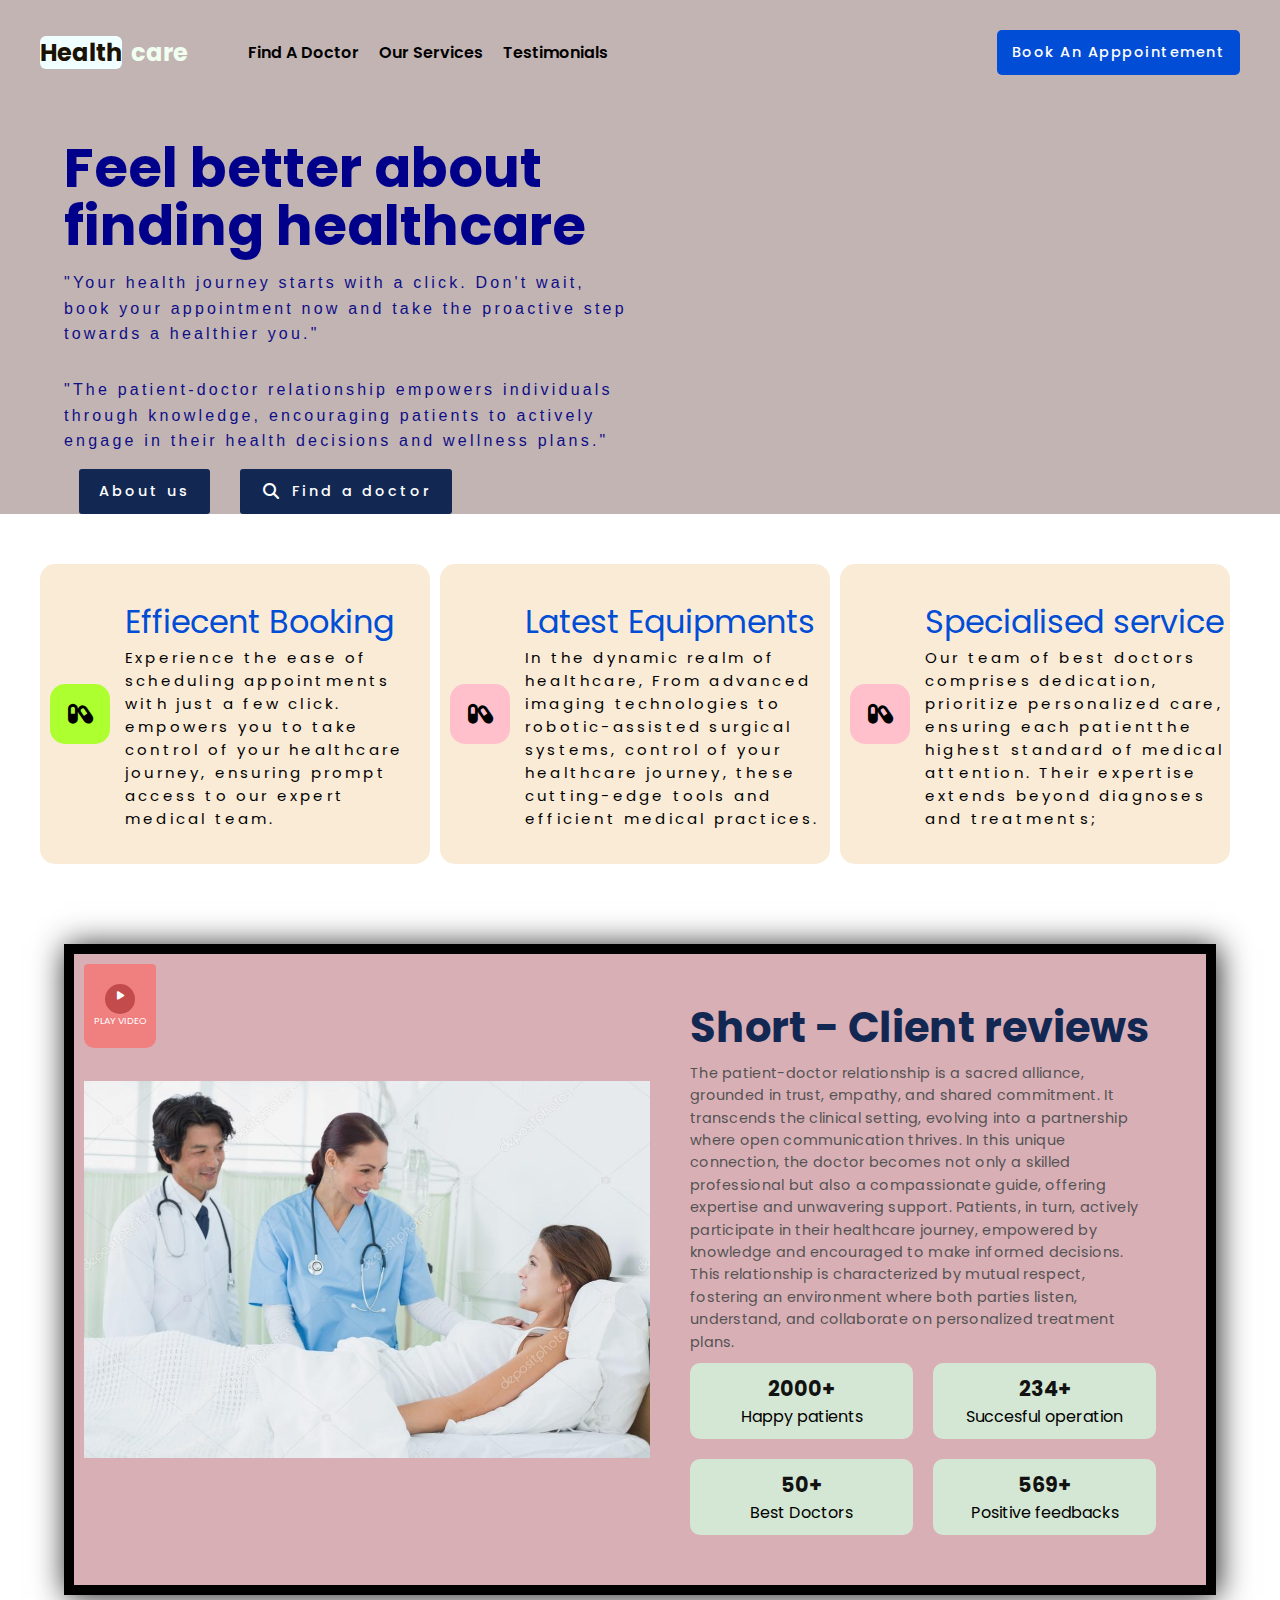
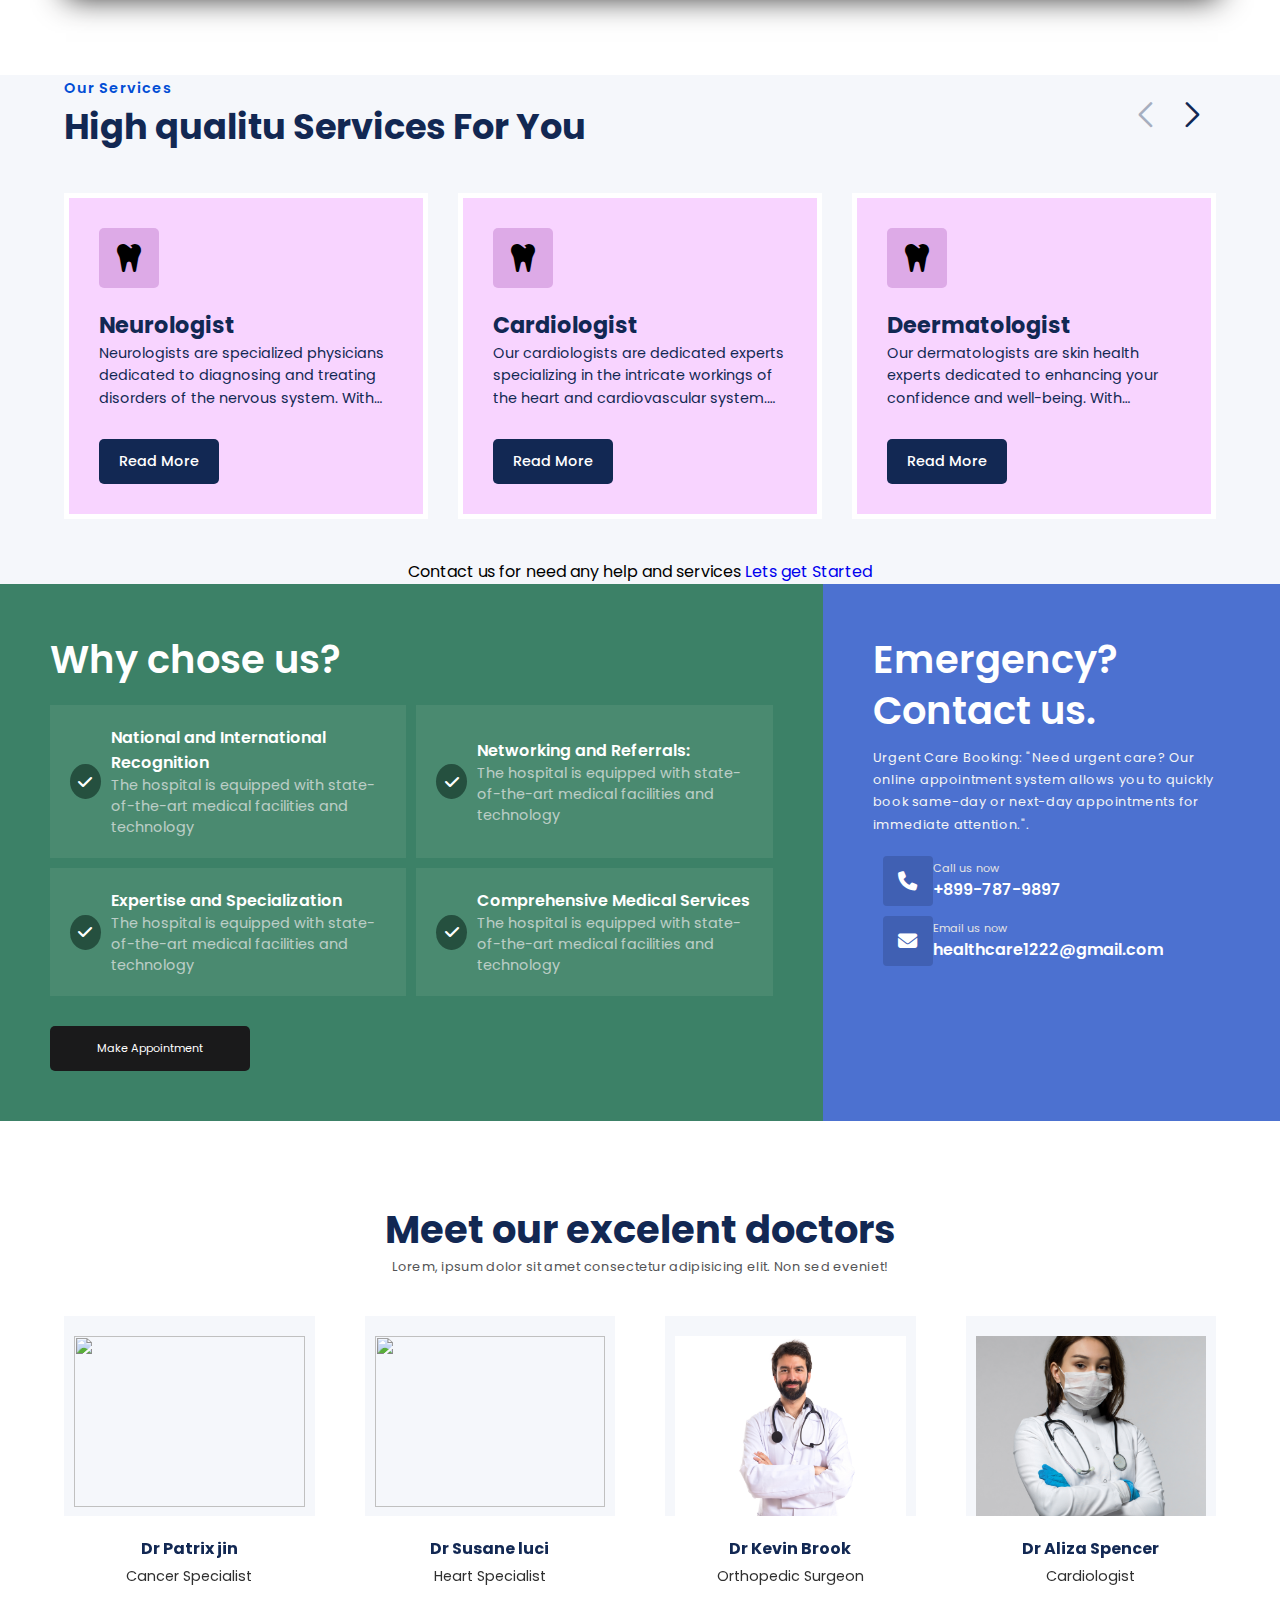
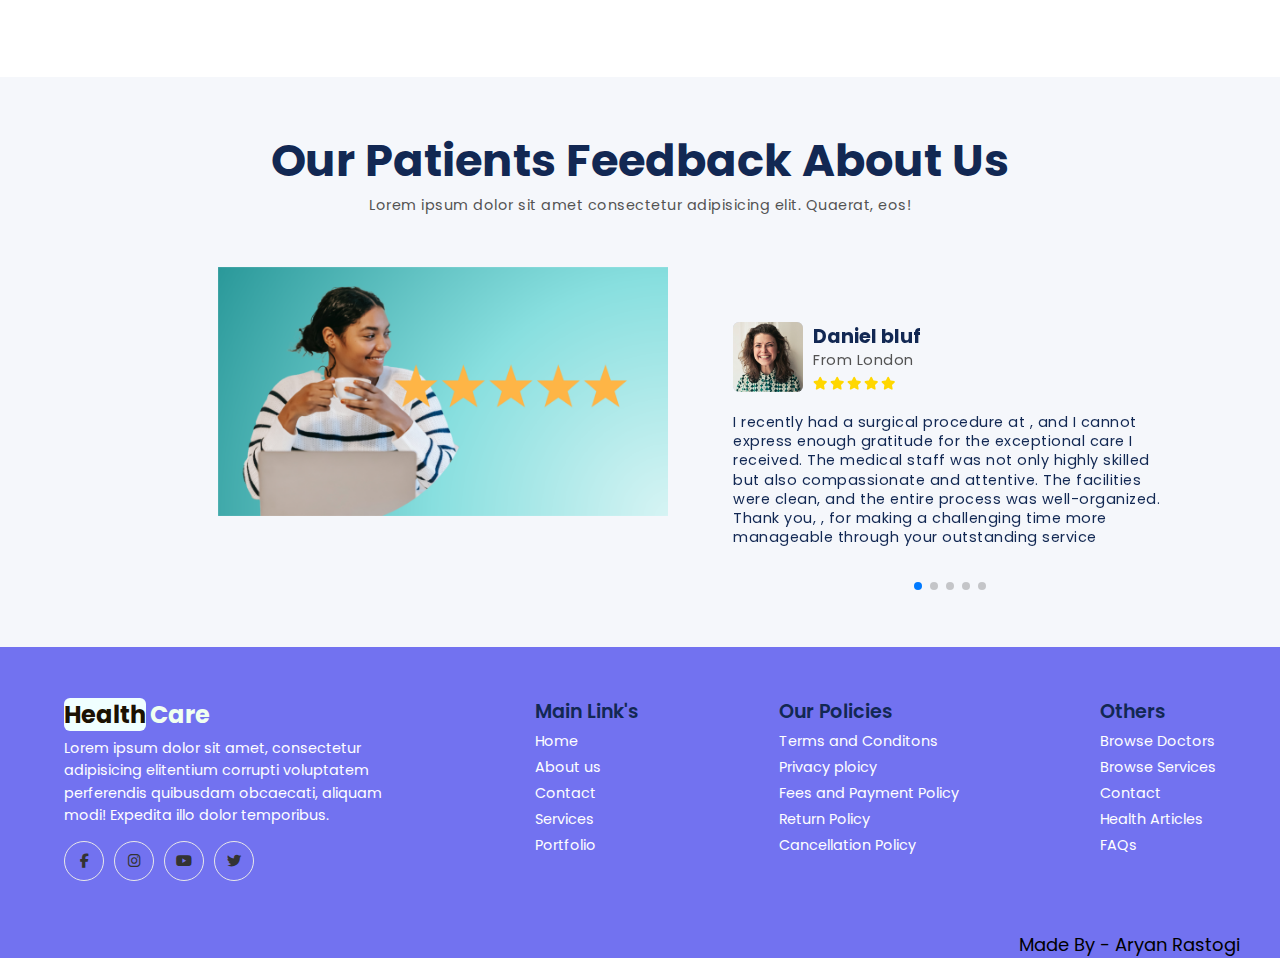
==== commit 6aff15a4: "completed first phase , before correcting name problem" ====
--- a/new doctor website/main.html
+++ b/new doctor website/main.html
@@ -13,6 +13,10 @@
         href="  https://fonts.googleapis.com/css2?family=Poppins:ital,wght@0,100;0,200;0,300;0,400;0,500;0,600;0,700;0,900;1,100;1,200;1,300;1,400;1,500;1,600;1,700;1,800;1,900&display=swap"
         rel="stylesheet">
     <link rel="stylesheet" href="https://cdnjs.cloudflare.com/ajax/libs/font-awesome/6.4.2/css/all.min.css">
+    <!-- Link Swiper's CSS -->
+    <link rel="stylesheet" href="https://cdn.jsdelivr.net/npm/swiper@11/swiper-bundle.min.css" />
+
+    <!-- <link rel="stylesheet" href="https://unpkg.com/swiper/swiper-bundle.min.css" /> -->
 </head>
 
 <body>
@@ -21,25 +25,27 @@
 
         <!-- navbar -->
         <nav class="navigation">
+            <input type="checkbox"  id="menu-btn" class="menu-btn">
+            <label for="menu-btn" class="menu-icon">
+                <span class="nav-icon"></span>
+            </label>
             <a href="#" class="logo"><span>Health</span> care</a>
             <ul class="menu">
-                <li><a href="#">Find a doctor</a></li>
-                <li><a href="#">our services</a></li>
-                <li><a href="#">Avout us</a></li>
-                <li><a href="#">contact</a></li>
-                <li><a href="#">sd</a></li>
+                <li><a href="#team">Find A Doctor</a></li>
+                <li><a href="#our-services">Our Services</a></li>
+                <li><a href="#testimonials">Testimonials</a></li>
+                
             </ul>
-            <a href="#" class="nav-appointment">Book your apppointement</a>
+            <a href="#" class="nav-appointment">Book An Apppointement</a>
         </nav>
 
 
         <!--  navbar ends here -->
         <div class="hero-box" style="background-image: url(sweets3.jpg);">
             <div class="hero-text">
-                <h1>feel better about finding healthcare</h1>
-                <p> Lorem ipsum dolor sit adipisicing elit. Architecto quod sed suscipit, facere, esse
-                    perferendis saepe amet veniam quis reiciendis voluptatem ullam laborum distinctio soluta fugiat
-                    molestias, adipisci nisi quia!</p>
+                <h1>Feel better about finding healthcare</h1>
+                <p> "Your health journey starts with a click. Don't wait, book your appointment now and take the proactive step towards a healthier you."</p>
+               <p>"The patient-doctor relationship empowers individuals through knowledge, encouraging patients to actively engage in their health decisions and wellness plans."</p>
                 <div class="hero-text-btns">
                     <a href="#">About us</a>
                     <a href="#"><i class="fa-solid fa-magnifying-glass"></i>
@@ -48,7 +54,7 @@
             </div>
             <!--  i can place easily this iamge in div hero-box -->
             <div class="hero-image">
-                <img src="sweet3.jpg" alt="" srcset="" height="300px">
+                <img src="doctor6.jpg" alt="" srcset="" height="300px">
             </div>
         </div>
 
@@ -59,60 +65,52 @@
         <h3>find best healthcare</h3>
     </div> -->
     <!--  what we provide -->
-    <section>
+    <section id="service">
         <div class="service-section">
             <!-- box 1 -->
-            <div class="service-box service-box1">
+            <div class="service-section-box service-section-box1">
                 <!--  icon  -->
 
-                <div class="service-icon">
+                <div class="service-section-icon">
                     <i class="fa-solid fa-capsules"></i>
                 </div>
-                <div class="service-info">
+                <div class="service-section-info">
+                    <h1>Effiecent Booking</h1>
+                    <p> Experience the ease of scheduling appointments with just a few click. empowers you to take control of your healthcare journey, ensuring prompt access to our expert medical team.</p>
+                </div>
+            </div>
+            <!-- bpx 2 -->
+            <div class="service-section-box service-section-box2">
+                <!--  icon  -->
+
+                <div class="service-section-icon">
+                    <i class="fa-solid fa-capsules"></i>
+                </div>
+                <div class="service-section-info">
+                    <h1>Latest Equipments</h1>
+                    <p>In the dynamic realm of healthcare,  From advanced imaging technologies to robotic-assisted surgical systems, control of your healthcare journey, these cutting-edge tools and efficient medical practices.</p>
+                </div>
+            </div>
+            <!-- box 3======== -->
+            <div class="service-section-box service-section-box3">
+                <!--  icon  -->
+
+                <div class="service-section-icon">
+                    <i class="fa-solid fa-capsules"></i>
+                </div>
+                <div class="service-section-info">
                     <h1>Specialised service</h1>
-                    <p>Lorem ipsum, dolor sit adipisicing elit. Iste quas sed minus non delectus hic
-                        deserunt ducimus ex iure ipsa?</p>
-                </div>
-            </div>
-            <!-- bpx 2 -->
-            <div class="service-box service-box2">
-                <!--  icon  -->
-
-                <div class="service-icon">
-                    <i class="fa-solid fa-capsules"></i>
-                </div>
-                <div class="service-info">
-                    <h1>Specialised service</h1>
-                    <p>Lorem ipsum, dolor sit adipisicing elit. Iste quas sed minus non delectus hic
-                        deserunt ducimus ex iure ipsa?</p>
-                </div>
-            </div>
-            <!-- box 3======== -->
-            <div class="service-box service-box3">
-                <!--  icon  -->
-
-                <div class="service-icon">
-                    <i class="fa-solid fa-capsules"></i>
-                </div>
-                <div class="service-info">
-                    <h1>Specialised service</h1>
-                    <p>Lorem ipsum, dolor sit adipisicing elit. Iste quas sed minus non delectus hic
-                        deserunt ducimus ex iure ipsa?</p>
-                </div>
-            </div>
-        </div>
-
-
-
-
-
+                    <p>Our team of best doctors comprises dedication, prioritize personalized care, ensuring each patientthe highest standard of medical attention. Their expertise extends beyond diagnoses and treatments;</p>
+                </div>
+            </div>
+        </div>
 
     </section>
     <!-- Our story -->
     <section id="our-story">
 
         <div class="our-story-img">
-            <img src="sweet2.jpg" alt="">
+            <img src="whychoseus.jpg" alt="">
             <!--  video play button -->
             <a href="#" class="story-play-btn">
                 <i class="fa-solid fa-play"></i>
@@ -124,12 +122,9 @@
         <div class="our-story-text">
             <!-- <h2>Lorem ipsum dolor sit,  adipisicing elit. Ex cumque eveniet quasi quos quis? Neque, perspiciatis corporis! Recusandae, sint voluptatibus?</h2> -->
             <h2>Short - Client reviews</h2>
-            <p>Lorem ipsum dolor sit adipisicing elit. Labore, illo?
-                Lorem ipsum dolor sit adipisicing elit. Quae veritatis necessitatibus, facere similique
-                ea ratione debitis enim laborum ipsam non voluptatem sunt obcaecati maiores beatae doloribus doloremque
-                delectus tempore quam!
+            <p>The patient-doctor relationship is a sacred alliance, grounded in trust, empathy, and shared commitment. It transcends the clinical setting, evolving into a partnership where open communication thrives. In this unique connection, the doctor becomes not only a skilled professional but also a compassionate guide, offering expertise and unwavering support. Patients, in turn, actively participate in their healthcare journey, empowered by knowledge and encouraged to make informed decisions. <br> This relationship is characterized by mutual respect, fostering an environment where both parties listen, understand, and collaborate on personalized treatment plans.
             </p>
-            <p>Lorem ipsum dolor sit, adipisicing elit. Reiciendis, iure!</p>
+            <!-- <p>Lorem ipsum dolor sit, adipisicing elit. Reiciendis, iure!</p> -->
             <!--  happy clinets statisc -->
 
 
@@ -141,24 +136,95 @@
                 </div>
                 <!-- box-2 -->
                 <div class="story-number-box">
-                    <strong>2000+</strong>
-                    <span>Happy patients</span>
+                    <strong>234+</strong>
+                    <span>Succesful operation</span>
                 </div>
                 <!-- box-3-->
                 <div class="story-number-box">
-                    <strong>2000+</strong>
-                    <span>Happy patients</span>
+                    <strong>50+</strong>
+                    <span>Best Doctors</span>
                 </div>
                 <!-- box-4 -->
                 <div class="story-number-box">
-                    <strong>2000+</strong>
-                    <span>Happy patients</span>
+                    <strong>569+</strong>
+                    <span>Positive feedbacks</span>
                 </div>
             </div>
             <!--  container ened here -->
         </div>
         <!--  -->
 
+    </section>
+    <!-- our services -->
+    <section id="our-services">
+        <!-- heading -->
+        <div class="services-heading">
+            <div class="services-heading-text">
+                <strong>Our Services</strong>
+                <h2>High qualitu Services For You</h2>
+            </div>
+            <div class="services-slide-btns">
+                <div class="swiper-button-prev"></div>
+                <div class="swiper-button-next"></div>
+
+            </div>
+        </div>
+        <!-- box creartion for our sevices -->
+        <div class="services-box-container">
+
+            <!-- Swiper -->
+            <div class="swiper mySwiperservices">
+                <div class="swiper-wrapper">
+                    <!-- Slide 1 -->
+                    <div class="swiper-slide">
+                        <div class="services-box ">
+                            <i class="fa-solid fa-tooth"></i>
+                            <strong>Neurologist</strong>
+                            <p>Neurologists are specialized physicians dedicated to diagnosing and treating disorders of the nervous system. With expertise in conditions such as headaches, epilepsy, and movement disorders, neurologists employ advanced diagnostic techniques to provide accurate assessments. </p>
+                            <a href="#">Read More</a>
+                        </div>
+                    </div>
+                    <!-- slide end -->
+
+                    <!-- Slide 1 -->
+                    <div class="swiper-slide">
+                        <div class="services-box ">
+                            <i class="fa-solid fa-tooth"></i>
+                            <strong>Cardiologist</strong>
+                            <p>Our cardiologists are dedicated experts specializing in the intricate workings of the heart and cardiovascular system. With extensive training and experience, they skillfully diagnose and treat a range of cardiac conditions, providing personalized care to enhance heart health. At [Hospital/Clinic Name], our cardiologists are committed to ensuring your cardiovascular well-being through state-of-the-art interventions and a patient-centered approach.</p>
+                            <a href="#">Read More</a>
+                        </div>
+                    </div>
+                    <!-- slide end -->
+
+                    <!-- Slide 1 -->
+                    <div class="swiper-slide">
+                        <div class="services-box ">
+                            <i class="fa-solid fa-tooth"></i>
+                            <strong>Deermatologist</strong>
+                            <p>Our dermatologists are skin health experts dedicated to enhancing your confidence and well-being. With specialized knowledge in diagnosing and treating various skin conditions, from acne to skin cancer, they offer personalized care to address your unique skincare needs. Trust our dermatologists to provide expert guidance, helping you achieve and maintain healthy, radiant skin.</p>
+                            <a href="#">Read More</a>
+                        </div>
+                    </div>
+                    <!-- slide end -->
+
+                    <!-- Slide 1 -->
+                    <div class="swiper-slide">
+                        <div class="services-box ">
+                            <i class="fa-solid fa-tooth"></i>
+                            <strong>Dental Care</strong>
+                            <p>Dental care is essential for maintaining oral health and preventing dental problems. Regular brushing, flossing, and routine dental check-ups are crucial for preventing issues such as cavities and gum disease. Timely dental care promotes overall well-being by ensuring a healthy and functional smile.</p>
+                            <a href="#">Read More</a>
+                        </div>
+                    </div>
+                    <!-- slide end -->
+                </div><!--wrapper end-->
+            </div><!--swipper - end  -->
+        </div>
+        <!-- container ends -->
+
+
+        <span class="service-help-btn">Contact us for need any help and services <a href="#">Lets get Started</a></span>
     </section>
     <section id="why-choose-us">
         <div class="why-choose-us-left">
@@ -169,9 +235,9 @@
                     <i class="fa-solid fa-check"></i>
                     <div class="why-choose-box-text">
                         <strong>
-                            Advance care
+                            National and International Recognition
                         </strong>
-                        <p>Lorem ipsum dolor sit !</p>
+                        <p>The hospital is equipped with state-of-the-art medical facilities and technology</p>
                     </div>
                 </div>
 
@@ -182,9 +248,9 @@
                     <i class="fa-solid fa-check"></i>
                     <div class="why-choose-box-text">
                         <strong>
-                            Advance care
+                            Networking and Referrals:
                         </strong>
-                        <p>Lorem ipsum dolor sit !</p>
+                        <p>The hospital is equipped with state-of-the-art medical facilities and technology</p>
                     </div>
                     <!-- </div> -->
 
@@ -196,9 +262,9 @@
                     <i class="fa-solid fa-check"></i>
                     <div class="why-choose-box-text">
                         <strong>
-                            Advance care
+                            Expertise and Specialization
                         </strong>
-                        <p>Lorem ipsum dolor sit !</p>
+                        <p>The hospital is equipped with state-of-the-art medical facilities and technology</p>
                     </div>
                     <!-- </div> -->
 
@@ -209,9 +275,9 @@
                     <i class="fa-solid fa-check"></i>
                     <div class="why-choose-box-text">
                         <strong>
-                            Advance care
+                            Comprehensive Medical Services
                         </strong>
-                        <p>Lorem ipsum dolor sit !</p>
+                        <p>The hospital is equipped with state-of-the-art medical facilities and technology</p>
                     </div>
                 </div>
 
@@ -225,8 +291,8 @@
                 <br>
                 Contact us.
             </h3>
-            <p>Lorem ipsum dolor sit adipisicing elit. Fugit inciferendis vel earum facilis, sapiente
-                consectetur impedit, est accusantium? Vitae et perspiciatis cupiditate expedita.</p>
+            <p>Urgent Care Booking:
+                "Need urgent care? Our online appointment system allows you to quickly book same-day or next-day appointments for immediate attention.".</p>
             <!-- container begins here-->
             <div class="w-right-contact-container">
                 <!-- box -->
@@ -261,18 +327,18 @@
         <!-- container -->
         <div class="team-box-container">
             <!-- Swiper -->
-            <div class="swiper mySwiper">
+            <div class="swiper mySwiperteam">
                 <div class="swiper-wrapper">
                     <!-- slide 1 -->
                     <div class="swiper-slide">
                         <div class="team-box">
                             <div class="team-img">
-                                <img src="sweet2.jpg" alt="" srcset="">
+                                <img src="doctor1.jpg" width="400px" srcset="">
                             </div>
                             <!-- text -->
                             <div class="team-text">
-                                <strong>Dr Arjun Nagpal</strong>
-                                <span>Skin specialist</span>
+                                <strong>Dr Patrix jin</strong>
+                                <span>Cancer Specialist</span>
                             </div>
                         </div>
                     </div>
@@ -281,12 +347,12 @@
                     <div class="swiper-slide">
                         <div class="team-box">
                             <div class="team-img">
-                                <img src="sweet2.jpg" alt="" srcset="">
+                                <img src="doctor3.jpg" width="400px" srcset="">
                             </div>
                             <!-- text -->
                             <div class="team-text">
-                                <strong>Dr Arjun Nagpal</strong>
-                                <span>Skin specialist</span>
+                                <strong>Dr Susane luci</strong>
+                                <span>Heart Specialist</span>
                             </div>
                         </div>
                     </div>
@@ -295,12 +361,12 @@
                     <div class="swiper-slide">
                         <div class="team-box">
                             <div class="team-img">
-                                <img src="sweet2.jpg" alt="" srcset="">
+                                <img src="doctor4.jpg" width="400px" alt="" srcset="">
                             </div>
                             <!-- text -->
                             <div class="team-text">
-                                <strong>Dr Arjun Nagpal</strong>
-                                <span>Skin specialist</span>
+                                <strong>Dr Kevin Brook</strong>
+                                <span>Orthopedic Surgeon</span>
                             </div>
                         </div>
                     </div>
@@ -309,29 +375,47 @@
                     <div class="swiper-slide">
                         <div class="team-box">
                             <div class="team-img">
-                                <img src="sweet2.jpg" alt="" srcset="">
+                                <img src="doctor5.jpg" width="400" srcset="">
                             </div>
                             <!-- text -->
                             <div class="team-text">
-                                <strong>Dr Arjun Nagpal</strong>
-                                <span>Skin specialist</span>
+                                <strong>Dr Aliza Spencer</strong>
+                                <span>Cardiologist</span>
                             </div>
                         </div>
                     </div>
                     <!--  Slide ends here -->
-                </div>
-            </div>
-            <!-- box -->
-            <div class="team-box">
-                <div class="team-img">
-                    <img src="sweet2.jpg" alt="" srcset="">
-                </div>
-                <!-- text -->
-                <div class="team-text">
-                    <strong>Dr Arjun Nagpal</strong>
-                    <span>Skin specialist</span>
-                </div>
-            </div>
+                    <!-- slide 1 -->
+                    <div class="swiper-slide">
+                        <div class="team-box">
+                            <div class="team-img">
+                                <img src="doctor6.jpg" alt="" srcset="">
+                            </div>
+                            <!-- text -->
+                            <div class="team-text">
+                                <strong>Dr Marcus Denil</strong>
+                                <span>Neurologist</span>
+                            </div>
+                        </div>
+                    </div>
+                    <!--  Slide ends here -->
+                    <!-- slide 1 -->
+                    <div class="swiper-slide">
+                        <div class="team-box">
+                            <div class="team-img">
+                                <img src="doctor2.jpg" alt="" srcset="">
+                            </div>
+                            <!-- text -->
+                            <div class="team-text">
+                                <strong>Dr Jennifer Lewis</strong>
+                                <span>Skin Specialist</span>
+                            </div>
+                        </div>
+                    </div>
+                    <!--  Slide ends here -->
+                </div>
+            </div>
+
         </div>
         <!--  sections ends here -->
     </section>
@@ -344,24 +428,24 @@
         </div> <!-- heading ends here -->
         <div class="testimonials-content">
             <div class="testimonials-img">
-                <img src="sweet2.jpg" alt="">
+                <img src="customer1.png" alt="">
             </div>
             <!-- container -->
             <div class="testimonials-box-container">
-
-                <div class="swiper mySwiper">
-                    <div class="swipper-wrapper">
-                        <!-- slide 1 -->
-                        <div class="swipper-slide">
+                <!-- Swiper -->
+                <div class="swiper mySwipertesti">
+                    <div class="swiper-wrapper">
+                        <!-- slide 1 begins here -->
+                        <div class="swiper-slide">
                             <!-- Box - -->
                             <div class="testimonials-box">
                                 <div class="t-profile">
                                     <div class="t-profile-img">
-                                        <img src="sweet2.jpg" alt="">
+                                        <img src="person1.jpg" alt="">
                                     </div>
                                     <div class="t-profile-text">
-                                        <strong>Client Name</strong>
-                                        <span>From China</span>
+                                        <strong>Daniel bluf</strong>
+                                        <span>From London</span>
                                         <div class="t-rating">
                                             <i class="fa-solid fa-star"></i>
                                             <i class="fa-solid fa-star"></i>
@@ -372,24 +456,21 @@
                                     </div>
                                 </div> <!--t-profile box ends here-->
                                 <!--  feedback -->
-                                <p>Lorem ipsum dolor sit amet consectetur adipisicing elit. Eligendi impedit autem
-                                    Eius provident ratione, placeat ad ipsa minus facere veniam et aliquam earum harum
-                                    libero corrupti
-                                    tempore esse.</p>
-                            </div>
-                        </div>
-                        <!-- ends here slide 1 -->
-                        <!-- slide 1 -->
-                        <div class="swipper-slide">
+                                <p>I recently had a surgical procedure at , and I cannot express enough gratitude for the exceptional care I received. The medical staff was not only highly skilled but also compassionate and attentive. The facilities were clean, and the entire process was well-organized. Thank you, , for making a challenging time more manageable through your outstanding service</p>
+                            </div>
+                        </div>
+                        <!-- slide 1 ends here -->
+                        <!-- slide 1 begins here -->
+                        <div class="swiper-slide">
                             <!-- Box - -->
                             <div class="testimonials-box">
                                 <div class="t-profile">
                                     <div class="t-profile-img">
-                                        <img src="sweet2.jpg" alt="">
+                                        <img src="person2.jpg" alt="">
                                     </div>
                                     <div class="t-profile-text">
-                                        <strong>Client Name</strong>
-                                        <span>From China</span>
+                                        <strong>Aura Patrik</strong>
+                                        <span>From Paris</span>
                                         <div class="t-rating">
                                             <i class="fa-solid fa-star"></i>
                                             <i class="fa-solid fa-star"></i>
@@ -400,24 +481,21 @@
                                     </div>
                                 </div> <!--t-profile box ends here-->
                                 <!--  feedback -->
-                                <p>Lorem ipsum dolor sit amet consectetur adipisicing elit. Eligendi impedit autem
-                                    Eius provident ratione, placeat ad ipsa minus facere veniam et aliquam earum harum
-                                    libero corrupti
-                                    tempore esse.</p>
-                            </div>
-                        </div>
-                        <!-- ends here slide 1 -->
-                        <!-- slide 1 -->
-                        <div class="swipper-slide">
+                                <p>"While the medical care at [Hospital Name] was excellent, I did experience some delays in receiving information about my treatment plan. Improved communication regarding the process and expected timelines would have eased my anxiety. Nonetheless, I appreciate the expertise of the medical team and the overall quality of care provided."</p>
+                            </div>
+                        </div>
+                        <!-- slide 1 ends here -->
+                        <!-- slide 1 begins here -->
+                        <div class="swiper-slide">
                             <!-- Box - -->
                             <div class="testimonials-box">
                                 <div class="t-profile">
                                     <div class="t-profile-img">
-                                        <img src="sweet2.jpg" alt="">
+                                        <img src="person3.jpg" alt="" >
                                     </div>
                                     <div class="t-profile-text">
-                                        <strong>Client Name</strong>
-                                        <span>From China</span>
+                                        <strong>Leonardo Vinci</strong>
+                                        <span>From Italy</span>
                                         <div class="t-rating">
                                             <i class="fa-solid fa-star"></i>
                                             <i class="fa-solid fa-star"></i>
@@ -428,24 +506,21 @@
                                     </div>
                                 </div> <!--t-profile box ends here-->
                                 <!--  feedback -->
-                                <p>Lorem ipsum dolor sit amet consectetur adipisicing elit. Eligendi impedit autem
-                                    Eius provident ratione, placeat ad ipsa minus facere veniam et aliquam earum harum
-                                    libero corrupti
-                                    tempore esse.</p>
-                            </div>
-                        </div>
-                        <!-- ends here slide 1 -->
-                        <!-- slide 1 -->
-                        <div class="swipper-slide">
+                                <p>"I recently visited the emergency department with a family member, and I am incredibly impressed by the efficiency and professionalism of the staff. Despite a busy night, the nurses and doctors took the time to explain each step of the process and made us feel well-cared-for. The prompt attention and compassionate approach significantly eased our worries. Thank you for the top-notch service."</p>
+                            </div>
+                        </div>
+                        <!-- slide 1 ends here -->
+                        <!-- slide 1 begins here -->
+                        <div class="swiper-slide">
                             <!-- Box - -->
                             <div class="testimonials-box">
                                 <div class="t-profile">
                                     <div class="t-profile-img">
-                                        <img src="sweet2.jpg" alt="">
+                                        <img src="person4.jpg" alt="">
                                     </div>
                                     <div class="t-profile-text">
-                                        <strong>Client Name</strong>
-                                        <span>From China</span>
+                                        <strong>Naveen Gupta</strong>
+                                        <span>From India</span>
                                         <div class="t-rating">
                                             <i class="fa-solid fa-star"></i>
                                             <i class="fa-solid fa-star"></i>
@@ -456,24 +531,21 @@
                                     </div>
                                 </div> <!--t-profile box ends here-->
                                 <!--  feedback -->
-                                <p>Lorem ipsum dolor sit amet consectetur adipisicing elit. Eligendi impedit autem
-                                    Eius provident ratione, placeat ad ipsa minus facere veniam et aliquam earum harum
-                                    libero corrupti
-                                    tempore esse.</p>
-                            </div>
-                        </div>
-                        <!-- ends here slide 1 -->
-                        <!-- slide 1 -->
-                        <div class="swipper-slide">
+                                <p>"I had the privilege of being treated by Dr. Lewis Bens, recently, and I am impressed by their exceptional bedside manner and thorough approach to my health concerns. Dr. Lewis Bens, not only demonstrated a deep understanding of my medical condition but also actively involved me in the decision-making process. I feel confident and well-cared-for under their guidance."</p>
+                            </div>
+                        </div>
+                        <!-- slide 1 ends here -->
+                         <!-- slide 1 begins here -->
+                         <div class="swiper-slide">
                             <!-- Box - -->
                             <div class="testimonials-box">
                                 <div class="t-profile">
                                     <div class="t-profile-img">
-                                        <img src="sweet2.jpg" alt="">
+                                        <img src="person5.jpg" alt="">
                                     </div>
                                     <div class="t-profile-text">
-                                        <strong>Client Name</strong>
-                                        <span>From China</span>
+                                        <strong>Abhishek Malhan</strong>
+                                        <span>From Thailand</span>
                                         <div class="t-rating">
                                             <i class="fa-solid fa-star"></i>
                                             <i class="fa-solid fa-star"></i>
@@ -484,23 +556,146 @@
                                     </div>
                                 </div> <!--t-profile box ends here-->
                                 <!--  feedback -->
-                                <p>Lorem ipsum dolor sit amet consectetur adipisicing elit. Eligendi impedit autem
-                                    Eius provident ratione, placeat ad ipsa minus facere veniam et aliquam earum harum
-                                    libero corrupti
-                                    tempore esse.</p>
-                            </div>
-                        </div>
-                        <!-- ends here slide 1 -->
-                    </div>
-                    <div class="swipper-pagination">
-                    </div>
-                </div><!--swipper ends-->
+                                <p>"I want to express my gratitude to Dr.Naryn Murti, for the exceptional care I received. Their attentiveness, compassion, and willingness to explore various treatment options made a significant difference in my recovery. Dr. [Doctor's Name] goes above and beyond to ensure their patients receive not only the best medical care but also the support needed for a positive health outcome."
+
+
+
+
+
+                                </p>
+                            </div>
+                        </div>
+                        <!-- slide 1 ends here -->
+                    </div>
+                    <div class="swiper-pagination"></div>
+                </div>
+
             </div><!--container ends-->
         </div><!--content ends-->
     </section><!--sections end here-->
 
 
-
+    <!-- footer section -->
+    <footer>
+        <div class="footer-container">
+            <!-- <div class="footer-box"> -->
+            <div class="footer-company-box">
+                <a href="#" class="logo"><span>Health</span>Care</a>
+                <p>Lorem ipsum dolor sit amet, consectetur adipisicing elitentium corrupti voluptatem perferendis
+                    quibusdam obcaecati, aliquam modi! Expedita illo dolor temporibus.</p>
+                <!-- </div> -->
+                <div class="footer-social">
+                    <a href="#"><i class="fa-brands fa-facebook-f"></i></a>
+                    <a href="#"><i class="fa-brands fa-instagram"></i></a>
+                    <a href="#"><i class="fa-brands fa-youtube"></i></a>
+                    <a href="#"><i class="fa-brands fa-twitter"></i></a>
+                </div>
+            </div><!--company box ends here-->
+            <div class="footer-link-box">
+                <strong>Main Link's</strong>
+                <ul>
+                    <li><a href="#">Home</a></li>
+                    <li><a href="#">About us</a></li>
+                    <li><a href="#">Contact</a></li>
+                    <li><a href="#">Services</a></li>
+                    <li><a href="#">Portfolio</a></li>
+                </ul>
+            </div>
+          
+            <div class="footer-link-box">
+                <strong>Our Policies</strong>
+                <ul>
+                    <li><a href="#">Terms and Conditons</a></li>
+                    <li><a href="#">Privacy ploicy</a></li>
+                    <li><a href="#">Fees and Payment Policy</a></li>
+                    <li><a href="#">Return Policy</a></li>
+                    <li><a href="#">Cancellation Policy</a></li>
+                </ul>
+            </div>
+           
+            <div class="footer-link-box">
+                <strong>Others</strong>
+                <ul>
+                    <li><a href="#">Browse Doctors</a></li>
+                    <li><a href="#">Browse Services</a></li>
+                    <li><a href="#">Contact</a></li>
+                    <li><a href="#">Health Articles</a></li>
+                    <li><a href="#">FAQs</a></li>
+                </ul>
+            </div>
+        </div><!--Container ends here-->
+        <div class="footer-end-name" style="display: flex; justify-content: right; margin-right: 40px; ">
+            <span style="font-size: large;">Made By - Aryan Rastogi</span>
+        </div>
+    </footer>
+
+
+
+
+    <!-- Swiper JS -->
+    <script src="https://cdn.jsdelivr.net/npm/swiper@11/swiper-bundle.min.js"></script>
+
+    <!-- Initialize Swiper -->
+    <script>
+        var swiper = new Swiper(".mySwiperservices", {
+            slidesPerView: 1,
+            spaceBetween: 10,
+            pagination: {
+                el: ".swiper-pagination",
+                clickable: true,
+            },
+            navigation: {
+                nextEl: ".swiper-button-next",
+                prevEl: ".swiper-button-prev",
+            },
+            breakpoints: {
+                640: {
+                    slidesPerView: 2,
+                    spaceBetween: 20,
+                },
+                768: {
+                    slidesPerView: 4,
+                    spaceBetween: 40,
+                },
+                1024: {
+                    slidesPerView: 3,
+                    spaceBetween: 30,
+                },
+            },
+        });
+        var swiper = new Swiper(".mySwiperteam", {
+            slidesPerView: 1,
+            spaceBetween: 10,
+            pagination: {
+                el: ".swiper-pagination",
+                clickable: true,
+            },
+            navigation: {
+                nextEl: ".swiper-button-next",
+                prevEl: ".swiper-button-prev",
+            },
+            breakpoints: {
+                640: {
+                    slidesPerView: 2,
+                    spaceBetween: 20,
+                },
+                768: {
+                    slidesPerView: 4,
+                    spaceBetween: 40,
+                },
+                1024: {
+                    slidesPerView: 4,
+                    spaceBetween: 50,
+                },
+            },
+        });
+
+        var swiper = new Swiper(".mySwipertesti", {
+            pagination: {
+                el: ".swiper-pagination",
+            },
+        });
+    </script>
 </body>
 
 </html>--- a/new doctor website/style.css
+++ b/new doctor website/style.css
@@ -3,6 +3,7 @@
     padding: 0px;
     box-sizing: border-box;
     font-family: poppins;
+    scroll-behavior: smooth;
 }
 
 a {
@@ -40,7 +41,7 @@
 
 .logo span {
     background-color: azure;
-    color: blanchedalmond;
+    color: rgb(27, 18, 3);
     pad: 0px 5px;
     ;
     border-radius: 6px;
@@ -164,7 +165,6 @@
 /*  ends here============== */
 .service-section {
     max-width: 1200px;
-    ;
     width: 95%;
     margin: 50px auto;
     display: grid;
@@ -172,18 +172,18 @@
 
 }
 
-.service-box {
+.service-section-box {
     display: flex;
     justify-content: flex-start;
     align-items: center;
     margin-right: 10px;
     background-color: antiquewhite;
-    height: 200px;
+    height: 300px;
     padding-left: 10px;
     border-radius: 15px;
 }
 
-.service-icon {
+.service-section-icon {
     width: 60px;
     height: 60px;
     display: flex;
@@ -195,7 +195,7 @@
     border-radius: 15px;
 }
 
-.service-icon i {
+.service-section-icon i {
     width: 60px;
     align-items: center;
     display: flex;
@@ -203,22 +203,22 @@
 
 }
 
-.service-box1 .service-icon {
+.service-section-box1 .service-section-icon {
     background-color: greenyellow;
 }
 
-.service-info {
+.service-section-info {
     display: flex;
     flex-direction: column;
     max-width: 300px;
 }
 
-.service-info h1 {
+.service-section-info h1 {
     color: #014dd5;
     font-weight: 400;
 }
 
-.service-info p {
+.service-section-info p {
     color: black;
     letter-spacing: .2rem;
     font-size: 15px;
@@ -316,12 +316,146 @@
     font-size: 1.3rem;
 }
 
+/*  Our services section */
+#our-services{
+    width: 100%;
+    background-color: #f5f7fb;
+    margin: 50px auto 0px auto;
+    display: flex;
+    flex-direction: column;
+    justify-content: center;
+    align-items: center;
+}
+.services-heading{
+    display: flex;
+    justify-content: space-between;
+    align-items: center;
+    max-width: 1200px;
+    width: 90%;
+    margin: auto;
+}
+.services-heading-text strong{
+    color: #014dd5;
+    font-size: 0.9rem;
+    font-weight: 600;
+    letter-spacing: 1px;
+}
+.services-heading-text h2{
+    font-size: 2.2rem;
+    color: #122853;
+    font-weight: 700;
+    max-width: 600px;
+}
+
+.services-box-container{
+    max-width: 1200px;
+    width: 90%;
+    margin: 40px auto;
+}
+.services-box{
+    display: flex;
+    flex-direction: column;
+    justify-content: center;
+    align-items: flex-start;
+    max-width: 100%;
+    border: 5px solid #ffffff;
+    padding: 30px;
+    background-color: #f8d4ff;
+}
+.services-box:hover{
+    border: 5px solid #c7d0eb;
+}
+.services-box i{
+    font-size: 2rem;
+    columns: #122853;
+    width: 60px;
+    height: 60px;
+    border-radius: 5px;
+    display: flex;
+    justify-content: center;
+    align-items: center;
+    background-color: #ddaae7;
+}
+
+.services-box strong{
+    color: #122853;
+    font-size: 1.4rem;
+    margin-top: 20px;   
+}
+.services-box p{
+    color: #122853;
+    font-size: 0.9rem;
+    line-height: 1.4rem;
+    display: -webkit-box;
+    -webkit-line-clamp: 3;
+    -webkit-box-orient: vertical;
+    overflow: hidden;
+}
+.services-box a{
+    height: 45px;
+    background-color: #122853;
+    color: #ffffff;
+    padding: 0px 20px;
+    display: flex;
+    justify-content: center;
+    align-items: center;
+    font-size: 0.9rem;
+    font-weight: 500;
+    border-radius: 5px;
+    margin-top: 30px;
+
+}
+
+
+.swiper-button-next,
+.swiper-button-prev{
+    position: static !important;
+    transform: translate(0,0);
+    margin: 10px !important;
+
+}
+.services-slide-btns{
+    display: flex;
+    justify-content: center;
+    align-items: center;
+}
+
+.swiper-button-next::after,
+.swiper-button-prev::after{
+    font-size: 25px !important;
+    font-weight: 800;
+    color: #122853;
+}
+
+
+
+
+
+
+
+
+
+
+
+
+
+
+
+
+
+
+
+
+
+
+
+
 
 /* why choose us  */
 #why-choose-us{
     width: 100%;
     display: grid;
-    grid-template-columns: 1.5fr 1fr;
+    grid-template-columns: 1.8fr 1fr;
 }
 .why-choose-us-left{
     padding: 50px;
@@ -364,6 +498,7 @@
 }
 .why-choose-box-text{
     display:flex;
+    width: 100%;
     flex-direction: column;
     justify-content: center;
 }
@@ -467,7 +602,7 @@
 .team-img{
     background-color: #f5f7fb;
     padding: 10px 10px 0px 10px;
-    height: 300px;
+    height: 200px;
     display: flex;
     align-items: flex-end;
 }
@@ -475,7 +610,8 @@
 .team-img img{
     width: 100%;
     height: 95%;
-    object-fit: contain;
+    
+    object-fit: cover;
     object-position: center bottom;
 }
 .team-text{
@@ -494,6 +630,9 @@
     color:#303030;
     font-size: 0.9rem;
     margin-top: 5px;
+}
+.swiper-pagination{
+    position: static !important;
 }
 /*  min 1.09 */
 
@@ -571,10 +710,10 @@
     margin-right: 10px;
     overflow: hidden;
 }
-.t-profile-img i{
+.t-profile-img img{
     width: 100%;
     height: 100%;
-    object-fit: contain;
+    object-fit: cover;
     object-position: center;
 }
 .t-profile-text{
@@ -603,4 +742,190 @@
     font-size: 0.9rem;
     letter-spacing: 0.5px;
     line-height: 1.2rem;
-}+}
+
+
+
+/* footer section */
+footer{
+    width: 100%;
+    background-color: #f5f7fb;
+    background-color: rgb(114, 114, 240);
+}
+.footer-container{
+    padding: 50px 0px ;
+    max-width:1200px ;
+    width: 90%;
+    padding: 50px 0px;
+    margin: 0px auto;
+    display: flex;
+    justify-content: space-between;
+    align-items: flex-start;
+    
+}
+.footer-company-box{
+    max-width: 330px;
+}
+.footer-company-box p{
+    /* color: #585858; */
+    color: white;
+    margin: 5px 0px;
+    font-size: 0.9rem;
+    line-height: 1.4rem;
+    
+}
+.footer-social{
+    display: flex;
+    align-items: center;
+    flex-wrap: wrap;
+}
+.footer-social a{
+    margin-top: 10px;
+    margin-right: 10px;
+    width: 40px;
+    height: 40px;
+    border-radius: 50%;
+    display: flex;
+    justify-content: center;
+    align-items: center;
+    border: 1px solid #e9e9e9;
+    color: #333333;
+    /* color: red; */
+    font-size: 0.9rem;
+transition: all ease 0.3s;
+}
+.footer-social a:hover{
+    background-color: #122853;
+    color: #ffffff;
+
+}
+.footer-link-box strong{
+    color: #122853;
+    font-size: 1.2rem;
+    font-weight: 600;
+}
+.footer-link-box ul{
+    margin-top: 5px;
+}
+.footer-link-box ul li a{
+    /* color: #585858; */
+    color: white;
+    font-size: 0.9rem;
+    margin-bottom: 5px;
+    display: flex;
+}
+.footer-link-box ul li a:hover{
+    color: #014dd5;
+}
+
+/* making the site responsive */
+.menu-btn{
+    display: none;
+}
+@media(max-width:1050px){
+    .hero-content{
+        display: flex;
+        flex-direction: column-reverse;
+        align-items: center;
+        margin: 50px auto;
+    }
+    .hero-text{
+        margin-bottom: 40px;
+        background-color: #ffffff;
+        padding: 30px;
+        margin-top:0px ;
+    }
+}
+@media(max-width:950px){
+    .navigation{
+        justify-content: space-between;
+        padding: 20px;
+        width: 100%;
+    }
+    .logo,.menu-btn,.nav-appointment-btn{
+        z-index: 103;
+    }
+    .logo{
+        margin-right:auto ;
+        margin-left: 20px;
+    }
+    .menu{
+        display: none;
+        position: absolute;
+        background-color: #ffffff;
+        width: 100%;
+        padding: 0px;
+        margin: 0px;
+        box-shadow: 2px 30px 30px rgba(0,0,0,0.06);
+        top: 100%;
+        left: 0px;
+    }
+    .menu::after{
+        content: '';
+        position: absolute;
+        left: 0px;
+        top: -100;
+        background-color: #ffffff;
+        width: 100%;
+        height: 100%;
+    }
+    .menu li{
+        width: 100%;
+        margin: 0px;
+        padding: 0px;
+    }
+    .menu li a{
+        width: 100%;
+        height: 45px;
+        display: flex;
+        align-items: center;
+        padding: 30px 20px;
+        margin: 0px;
+        height: 45px;
+    }
+    .menu-icon{
+        cursor: pointer;
+        float: right;
+        padding: 10px 0px;
+        position: relative;
+        user-select: none;
+        z-index: 106;
+    }
+    .menu-icon .nav-icon{
+        background-color:#181818 ;
+        display: block;
+        position: relative;
+        height: 2px;
+        width: 25px;
+        transition: all ease-out 0.2sec;
+    }
+    .menu-icon .nav-icon::before,
+    .menu-icon .nav-icon::after{
+        background-color: #181818;
+        content: '';
+        position: absolute;
+        height: 100%;
+        width: 100%;
+    }
+    .menu-icon .nav-icon::before{
+        top: 9px;
+    }
+    .menu-icon .nav-icon::after{
+        top: -9px;
+    }
+    .menu-btn:checked ~ .menu-icon .nav-icon::before{
+        transform: rotate(-45deg);
+        top: 0px;
+    }
+    .menu-btn:checked ~ .menu-icon .nav-icon::after{
+        transform: rotate(45deg);
+        top: 0px;
+    }
+    .menu-btn:checked ~ .menu-icon .nav-icon{
+        background-color: transparent;
+    }
+    .menu-btn:checked ~ .menu{
+        display: block;
+    }
+    
+}
